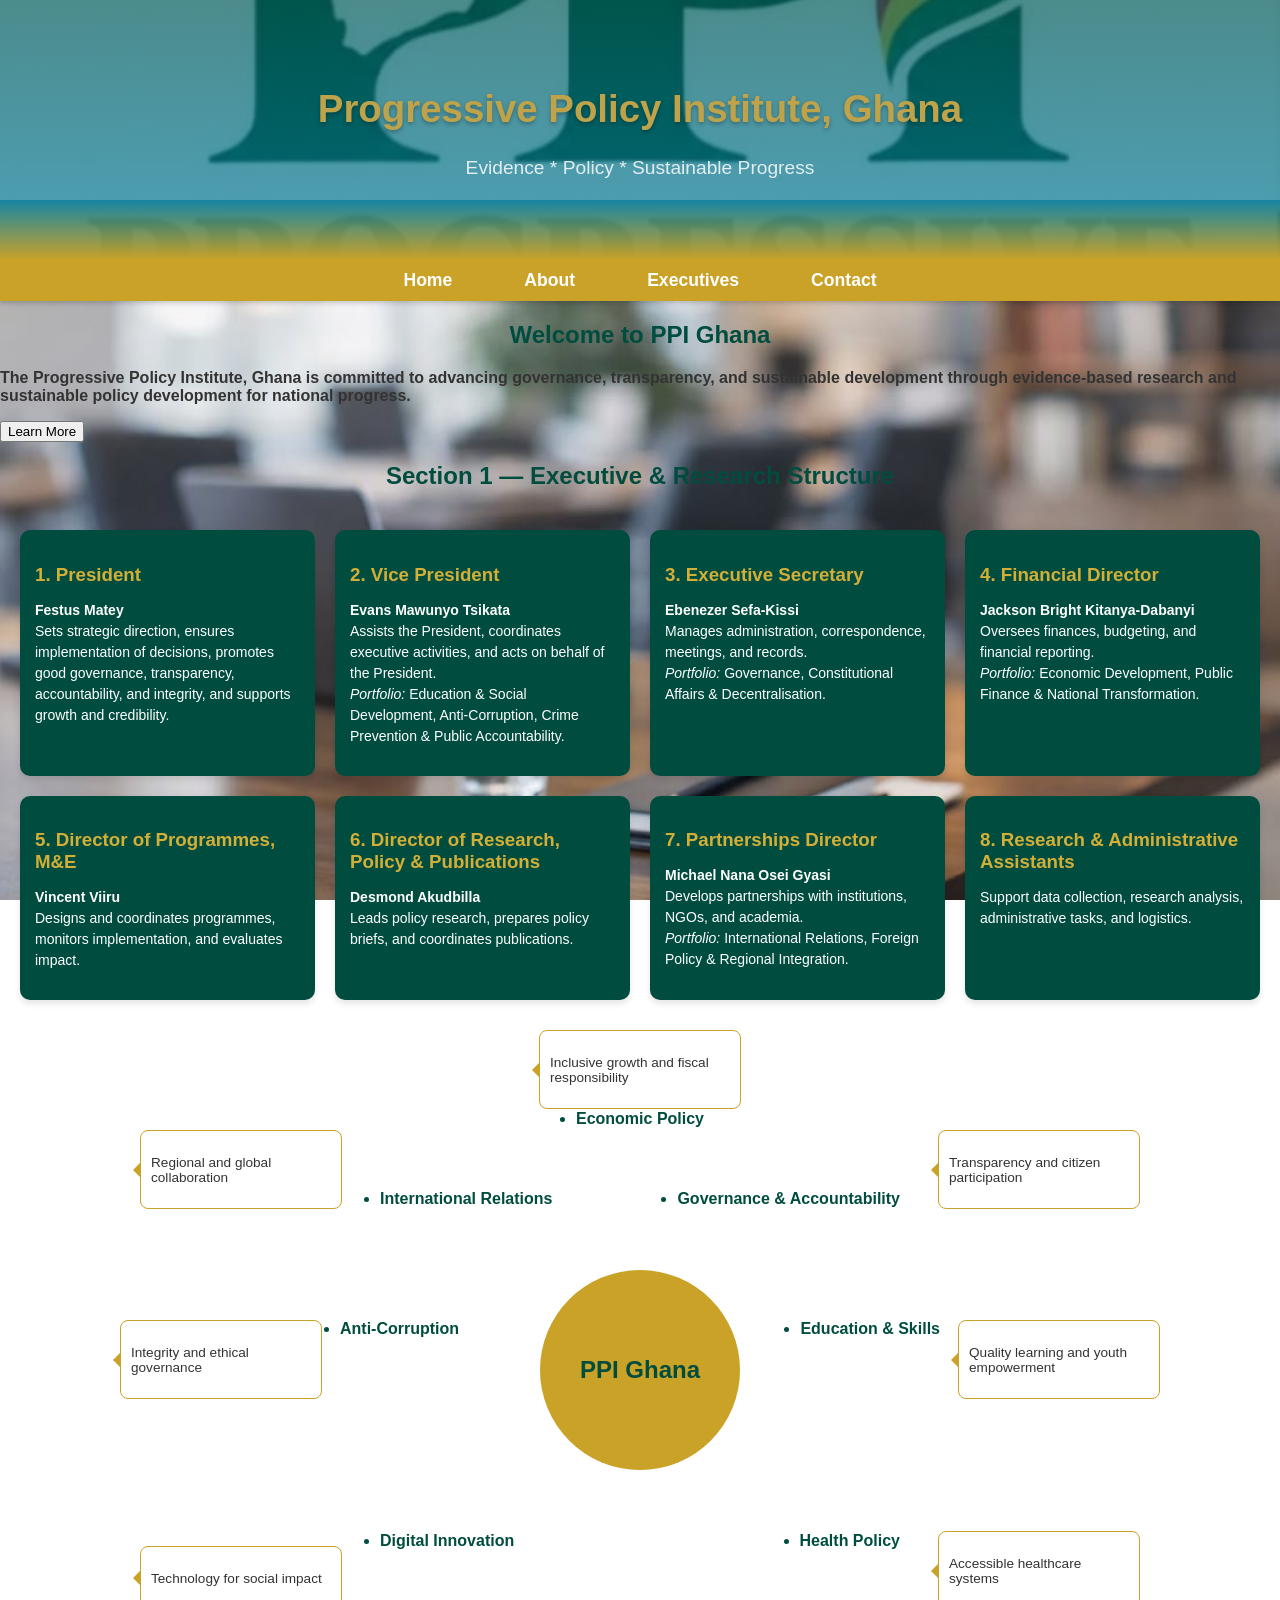
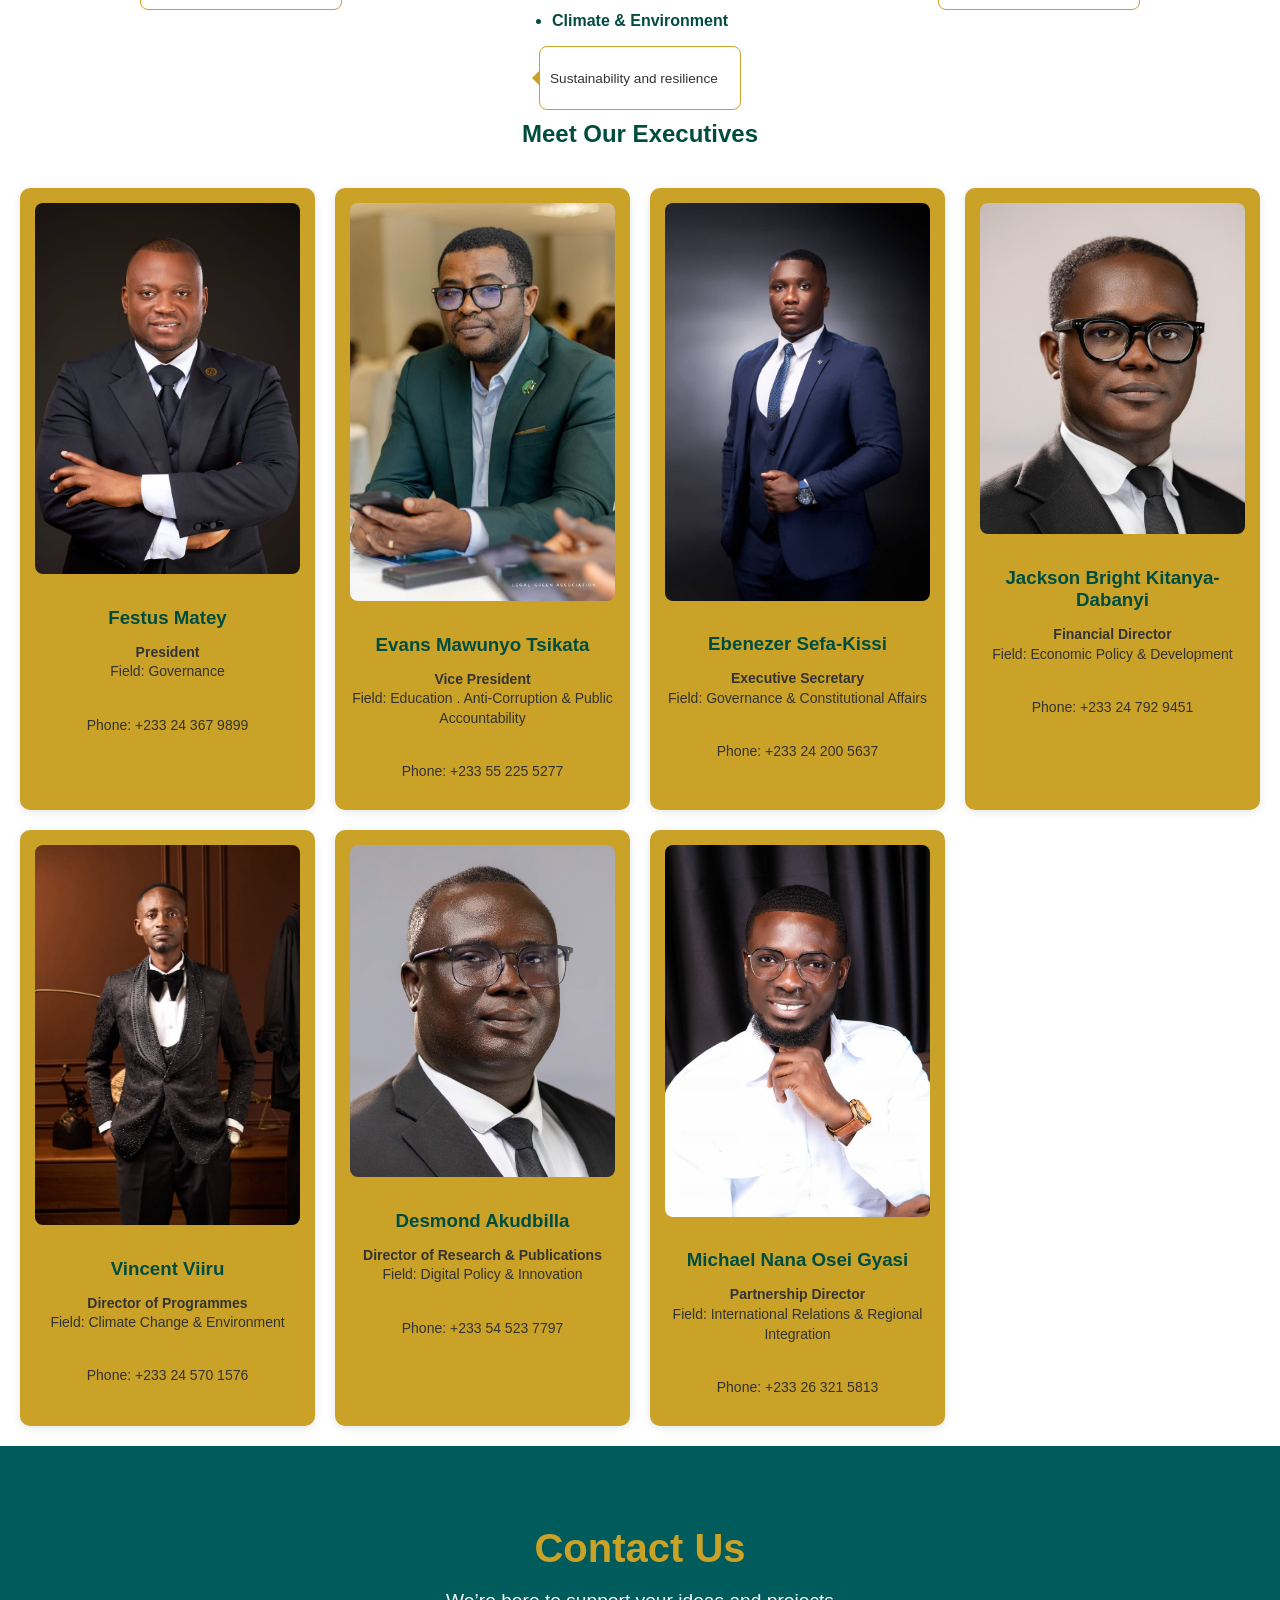
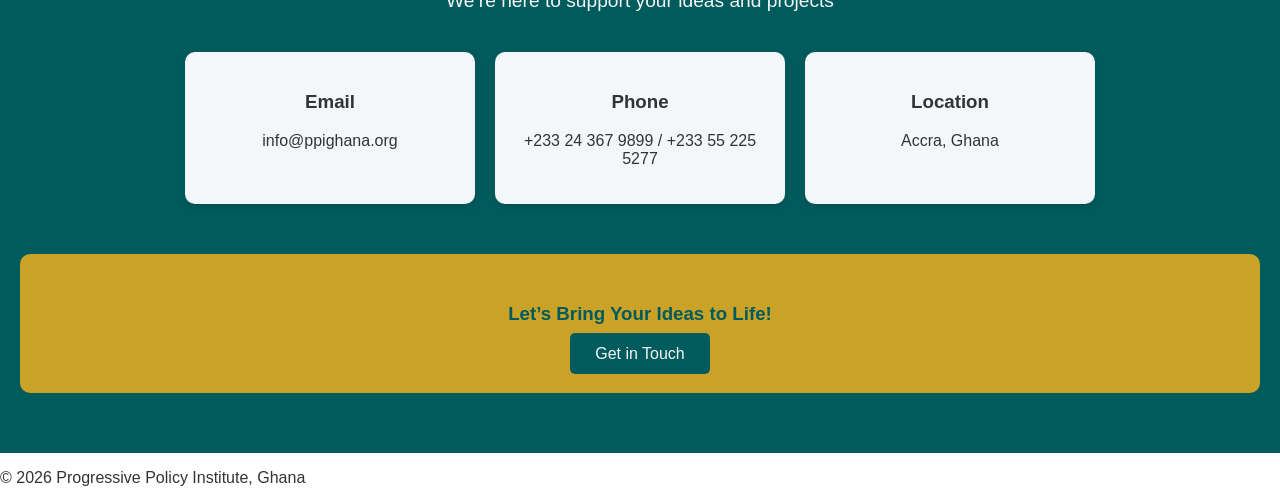
==== index.html @ 3b8b3d31 "Add files via upload" ====
<!DOCTYPE html>
<html lang="en">
<head>
  <meta charset="UTF-8">
  <meta name="viewport" content="width=device-width, initial-scale=1.0">
  <title>PPI Ghana - Home</title>
  <link rel="stylesheet" href="style.css">
  <script src="js/script.js" defer></script>
</head>
<body>
  <header class="ppi-header">
    <div class="header-content">
        <h1>Progressive Policy Institute, Ghana</h1>
        <p>Evidence * Policy * Sustainable Progress</p>
    </div>
  </header>

  <nav>
    <ul>
      <li><a href="index.html">Home</a></li>
      <li><a href="#about">About</a></li>
      <li><a href="#executives">Executives</a></li>
      <li><a href="#contact-section">Contact</a></li>
    </ul>
  </nav>

  <main>
    <section id="intro">
  <h2><b>Welcome to PPI Ghana</b></h2>
  <p><b> The Progressive Policy Institute, Ghana is committed to advancing governance, transparency, and sustainable development through evidence-based research and sustainable policy development for national progress.</b></p>
  <button id="learn-more" >Learn More</button>
  <section id="more-info" class="fade-section">
    <h3><b>About Progressive Policy Institute, Ghana</b></h3>
    <p><b>
    In simple terms, PPI Ghana studies important national problems, produces evidence-based policy recommendations, and engages policymakers and other stakeholders on how those problems can be addressed.
    </b></p>
    <p><b>The name “Progressive Policy Institute” captures the organisation's basic purpose:
Identify problems → gather evidence → conduct research → develop policy options → engage decision-makers → monitor implementation → contribute to sustainable progress.
    </b></p>
    <p><b>So PPI Ghana is not simply a research organisation. Its intended role is to serve as a bridge between evidence, policy and public-sector decision-making.
The slogan “Evidence • Policy • Sustainable Progress” summarises that mission very well: evidence should inform policy, and good policy should contribute to lasting development.
    </b></p>
  </section>
    <section id="executive-structure">
    <h2>Section 1 — Executive & Research Structure</h2>
    <div class="executive-grid">
      <div class="card">
        <h3>1. President</h3>
        <p><strong>Festus Matey</strong><br>
        Sets strategic direction, ensures implementation of decisions, promotes good governance, transparency, accountability, and integrity, and supports growth and credibility.</p>
      </div>

      <div class="card">
        <h3>2. Vice President</h3>
        <p><strong>Evans Mawunyo Tsikata</strong><br>
        Assists the President, coordinates executive activities, and acts on behalf of the President.<br>
        <em>Portfolio:</em> Education & Social Development, Anti-Corruption, Crime Prevention & Public Accountability.</p>
      </div>

      <div class="card">
        <h3>3. Executive Secretary</h3>
        <p><strong>Ebenezer Sefa-Kissi</strong><br>
        Manages administration, correspondence, meetings, and records.<br>
        <em>Portfolio:</em> Governance, Constitutional Affairs & Decentralisation.</p>
      </div>

      <div class="card">
        <h3>4. Financial Director</h3>
        <p><strong>Jackson Bright Kitanya-Dabanyi</strong><br>
        Oversees finances, budgeting, and financial reporting.<br>
        <em>Portfolio:</em> Economic Development, Public Finance & National Transformation.</p>
      </div>

      <div class="card">
        <h3>5. Director of Programmes, M&E</h3>
        <p><strong>Vincent Viiru</strong><br>
        Designs and coordinates programmes, monitors implementation, and evaluates impact.</p>
      </div>

      <div class="card">
        <h3>6. Director of Research, Policy & Publications</h3>
        <p><strong>Desmond Akudbilla</strong><br>
        Leads policy research, prepares policy briefs, and coordinates publications.</p>
      </div>

      <div class="card">
        <h3>7. Partnerships Director</h3>
        <p><strong>Michael Nana Osei Gyasi</strong><br>
        Develops partnerships with institutions, NGOs, and academia.<br>
        <em>Portfolio:</em> International Relations, Foreign Policy & Regional Integration.</p>
      </div>

      <div class="card">
        <h3>8. Research & Administrative Assistants</h3>
        <p>Support data collection, research analysis, administrative tasks, and logistics.</p>
      </div>
    </div>
  </section>
<section id="about">
    <div class="wheel">
    <div class="center">
      <h2>PPI Ghana</h2>
    </div>
  <ul class="policy-list">
    <li id="economic">Economic Policy</li>
    <li id="governance">Governance & Accountability</li>
    <li id="education">Education & Skills</li>
    <li id="health">Health Policy</li>
    <li id="climate">Climate & Environment</li>
    <li id="digital">Digital Innovation</li>
    <li id="anti">Anti-Corruption</li>
    <li id="international">International Relations</li>
  </ul>

  <div class="description economic">
    <p>Inclusive growth and fiscal responsibility</p>
  </div>
  <div class="description governance">
    <p>Transparency and citizen participation</p>
  </div>
  <div class="description education">
    <p>Quality learning and youth empowerment</p>
  </div>
  <div class="description health">
    <p>Accessible healthcare systems</p>
  </div>
  <div class="description climate">
    <p>Sustainability and resilience</p>
  </div>
  <div class="description digital">
    <p>Technology for social impact</p>
  </div>
  <div class="description anti">
    <p>Integrity and ethical governance</p>
  </div>
  <div class="description international">
    <p>Regional and global collaboration</p>
  </div>
    </section>

    <section id="executives">
  <h2>Meet Our Executives</h2>
  <div class="executive-grid">
    <div class="executive-card">
      <img src="president.jpeg" alt="President - Festus Matey">
      <h3>Festus Matey</h3>
      <p><strong>President</strong><br>Field: Governance</p>
      <p><br>Phone: +233 24 367 9899</p>
    </div>

    <div class="executive-card">
      <img src="vicepresident.jpeg" alt="Vice President - Evans Mawunyo Tsikata">
      <h3>Evans Mawunyo Tsikata</h3>
      <p><strong>Vice President</strong><br>Field: Education . Anti-Corruption & Public Accountability</p>
      <p><br>Phone: +233 55 225 5277</p>
    </div>

    <div class="executive-card">
      <img src="kissi.jpeg" alt="Executive Secretary - Ebenezer Sefa-Kissi">
      <h3>Ebenezer Sefa-Kissi</h3>
      <p><strong>Executive Secretary</strong><br>Field: Governance & Constitutional Affairs</p>
      <p><br>Phone: +233 24 200 5637</p>
    </div>

    <div class="executive-card">
      <img src="kintanya.jpeg" alt="Financial Director - Jackson Bright Kitanya-Dabanyi">
      <h3>Jackson Bright Kitanya-Dabanyi</h3>
      <p><strong>Financial Director</strong><br>Field: Economic Policy & Development</p>
      <p><br>Phone: +233 24 792 9451</p>
    </div>

    <div class="executive-card">
      <img src="viiru.jpeg" alt="Director of Programmes - Vincent Viiru">
      <h3>Vincent Viiru</h3>
      <p><strong>Director of Programmes</strong><br>Field: Climate Change & Environment</p>
      <p><br>Phone: +233 24 570 1576</p>
    </div>

    <div class="executive-card">
      <img src="billa.jpeg" alt="Director of Research & Publications - Desmond Akudbilla">
      <h3>Desmond Akudbilla</h3>
      <p><strong>Director of Research & Publications</strong><br>Field: Digital Policy & Innovation</p>
      <p><br>Phone: +233 54 523 7797</p>
    </div>

    <div class="executive-card">
      <img src="gyasi.jpeg" alt="Partnership Director - Michael Nana Osei Gyasi">
      <h3>Michael Nana Osei Gyasi</h3>
      <p><strong>Partnership Director</strong><br>Field: International Relations & Regional Integration</p>
      <p><br>Phone: +233 26 321 5813</p>
    </div>

  </div>
</section>

  <section class="contact-section">
  <h2>Contact Us</h2>
  <p class="subtitle">We’re here to support your ideas and projects</p>

  <div class="contact-cards">
    <div class="contact-card">
      <i class="fas fa-envelope"></i>
      <h3>Email</h3>
      <p>info@ppighana.org</p>
    </div>

    <div class="contact-card">
      <i class="fas fa-phone"></i>
      <h3>Phone</h3>
      <p>+233 24 367 9899 / +233 55 225 5277</p>
    </div>

    <div class="contact-card">
      <i class="fas fa-map-marker-alt"></i>
      <h3>Location</h3>
      <p>Accra, Ghana</p>
    </div>
  </div>

  <div class="cta-banner">
    <h3>Let’s Bring Your Ideas to Life!</h3>
    <a href="mailto:info@ppighana.org" class="cta-button">Get in Touch</a>
  </div>
</section>


</section>
  </main>

  <footer>
    <p>&copy; 2026 Progressive Policy Institute, Ghana</p>
  </footer>
  <script src="script.js#"></script>
</body>
</html>
---- style.css ----
body {
  font-family: 'Open Sans', 'Roboto', sans-serif;
  margin: 0;
  padding: 0;
  background-image: url(chairs.jpeg);
  background-size: cover;
  background-attachment: fixed;
  background-repeat: no-repeat;
  color: #333333;
}

.ppi-header {
  height: 260px;
  background: linear-gradient(
      rgba(0, 91, 92, 0.7),
      rgba(0, 123, 158, 0.7)
    ),
    url('logo1.jpeg');
  background-size: cover;
  background-position: center;
  background-repeat: no-repeat;
  display: flex;
  justify-content: center;
  align-items: center;
  text-align: center;
  color: #FFFFFF;
  position: relative;
}

.ppi-header::after {
  content: "";
  position: absolute;
  bottom: 0;
  left: 0;
  width: 100%;
  height: 60px;
  background: linear-gradient(to bottom, rgba(0, 123, 158, 0.7), #C9A227);
  z-index: 1;
}

.header-content {
  z-index: 2;
}

.ppi-header h1 {
  font-size: 2.4em;
  font-weight: 700;
  color: #bfa34a; 
  text-shadow: 0 2px 4px rgba(0, 0, 0, 0.3);
}

.ppi-header p{
  font-size: 1.2em;
  color: #F4F7FA;
  opacity: 0.9;
}

nav {
background-color: #C9A227;
display: flex;
justify-content: center;
align-items: center;
padding: 10px 0;
box-shadow: 0 2px 5px rgba(0,0,0,0.2);
}

nav ul{
    display: flex;
    gap: 40px;
    list-style: none;
    padding: 0;
    margin: 0;
}

nav ul li a {
  color: #FFFFFF;
  text-decoration: none;
  font-weight: bolder;
  font-size: 1.1em;
  transition: color 0.3s ease, background-color 0.3s ease;
  padding: 8px 16px;
  border-radius: 4px;
}

nav ul li a:hoover {
  background-color: #007b9e;
  color: #ffd700;
}

.team-grid {
  display: flex;
  flex-wrap: wrap;
  justify-content: center;
  gap: 20px;
}

.team-member {
  text-align: center;
  width: 200px;
}

.team-member img {
  width: 100%;
  border-radius: 10px;
  box-shadow: 0 2px 8px rgba(0,0,0,0.2);
}

form {
  display: flex;
  flex-direction: column;
  gap: 10px;
  width: 300px;
  margin: auto;
}

h2{
    text-align: center;
    color: #004d40;
    margin-top: 20px;
}

.executive-grid{
    display: grid;
    grid-template-columns: repeat(auto-fit,minmax(300px,1fr));
    gap: 20px;
}

.card{
    background-color: #004d40;
    color: white;
    border-radius: 10px;
    padding: 15px;
    box-shadow: 0 4px 6px rgba(0,0,0,0.1)
}

.card h3{
    color: #d4af37;
    margin-bottom: 10px;
}

.card p{
    font-size: 14px;
    line-height: 1.5;
}

.logo{
    background-color: #004d40;
    padding: 20px;
    display: inline-block;
}

.fade-section {
    opacity: 0;
    max-height: 0;
    overflow: hidden;
    transition: opacity 0.8s ease, max-height 0.8s ease;
}

.fade-section.show {
    opacity: 1;
    max-height: 500px;
}

.welcome-section {
  position: relative;
  background: url('chairs.jpeg') center/cover no-repeat;
  color: #fff;
  padding: 40px;
}

.welcome-section::before {
  content: "";
  position: absolute;
  inset: 0;
  background-color: rgba(0, 0, 0, 0.5);
  z-index: 0;
}

.welcome-text {
  position: relative;
  z-index: 1;
  font-size: 18px;
  line-height: 1.6;
  font-weight: 500;
  text-shadow: 1px 1px 3px rgba(0, 0, 0, 0.6);
}

.welcome-section::before {
  backdrop-filter: blur(4px);
}

.footer-contact::before {
  content: "";
  position: absolute;
  inset: 0;
  background-color: (0, 91, 92, 0.6); 
  border-radius: 0;
  z-index: -1;
}

.footer-contact:hover {
  backdrop-filter: blur(12px);
  -webkit-backdrop-filter: blur(12px);
}

.contact-section {
  background-color: #005B5C; 
  color: #F4F7FA;
  padding: 60px 20px;
  text-align: center;
  font-family: 'Roboto', sans-serif;
}

.contact-section h2 {
  font-size: 2.5rem;
  margin-bottom: 10px;
  color: #C9A227; 
}

.subtitle {
  font-size: 1.2rem;
  margin-bottom: 40px;
  color: #F4F7FA;
}


.contact-cards {
  display: flex;
  justify-content: center;
  gap: 20px;
  flex-wrap: wrap;
}

.contact-card {
  background-color: #F4F7FA;
  color: #333;
  padding: 20px;
  border-radius: 10px;
  width: 250px;
  box-shadow: 0 4px 8px rgba(0,0,0,0.1);
  transition: transform 0.3s ease, box-shadow 0.3s ease;
  animation: fadeInUp 1s ease forwards;
}

.contact-card i {
  font-size: 2rem;
  color: #007B9E;
  margin-bottom: 10px;
}

.contact-card:hover {
  transform: translateY(-10px);
  box-shadow: 0 8px 16px rgba(0,0,0,0.2);
}


.cta-banner {
  margin-top: 50px;
  background-color: #C9A227;
  padding: 30px;
  border-radius: 10px;
  animation: fadeIn 1.5s ease forwards;
}

.cta-banner h3 {
  color: #005B5C;
  margin-bottom: 20px;
}

.cta-button {
  background-color: #005B5C;
  color: #F4F7FA;
  padding: 12px 25px;
  text-decoration: none;
  border-radius: 5px;
  transition: background-color 0.3s ease;
}

.cta-button:hover {
  background-color: #007B9E;
}


@keyframes fadeInUp {
  from { opacity: 0; transform: translateY(30px); }
  to { opacity: 1; transform: translateY(0); }
}

@keyframes fadeIn {
  from { opacity: 0; }
  to { opacity: 1; }
}

.wheel {
  position: relative;
  width: 600px;
  height: 600px;
  margin: 50px auto;
  border-radius: 50%;
  background: blur;
  border: 5px #C9A227;
}

.center {
  position: absolute;
  top: 50%;
  left: 50%;
  transform: translate(-50%, -50%);
  background: #C9A227;
  color: white;
  width: 200px;
  height: 200px;
  border-radius: 50%;
  display: flex;
  flex-direction: column;
  justify-content: center;
  align-items: center;
}

.policy-list {
  list-style-type: disc;
  padding: 0;
  margin: 0;
}

.policy-list li {
  position: absolute;
  font-weight: bold;
  color: #004d40;
}

#economic { top: 40px; left: 50%; transform: translateX(-50%); }
#governance { top: 120px; right: 40px; }
#education { top: 250px; right: 0; }
#health { bottom: 120px; right: 40px; }
#climate { bottom: 40px; left: 50%; transform: translateX(-50%); }
#digital { bottom: 120px; left: 40px; }
#anti { top: 250px; left: 0; }
#international { top: 120px; left: 40px; }

.description {
  position: absolute;
  background: rgba(255, 255, 255, 0.7);
  border: 1px solid #C9A227;
  padding: 10px;
  border-radius: 8px;
  width: 180px;
  font-size: 0.85em;
}

.description.economic { top: -40px; left: 50%; transform: translateX(-50%); }
.description.governance { top: 60px; right: -200px; }
.description.education { top: 250px; right: -220px; }
.description.health { bottom: 60px; right: -200px; }
.description.climate { bottom: -40px; left: 50%; transform: translateX(-50%); }
.description.digital { bottom: 60px; left: -200px; }
.description.anti { top: 250px; left: -220px; }
.description.international { top: 60px; left: -200px; }

.description::before {
  content: "";
  position: absolute;
  width: 0;
  height: 0;
  border: 8px solid transparent;
  border-right-color: #C9A227;
  top: 50%;
  left: -16px;
  transform: translateY(-50%);
}

.executive-grid {
  display: grid;
  grid-template-columns: repeat(auto-fit, minmax(250px, 1fr));
  gap: 20px;
  padding: 20px;
}

.executive-card {
  background: #C9A227;
  border-radius: 10px;
  box-shadow: 0 2px 8px rgba(0,0,0,0.1);
  text-align: center;
  padding: 15px;
}

.executive-card img {
  width: 100%;
  border-radius: 8px;
  margin-bottom: 10px;
}

.executive-card h3 {
  color: #004d40;
  margin-bottom: 5px;
}

.executive-card p {
  font-size: 14px;
  line-height: 1.4;
}
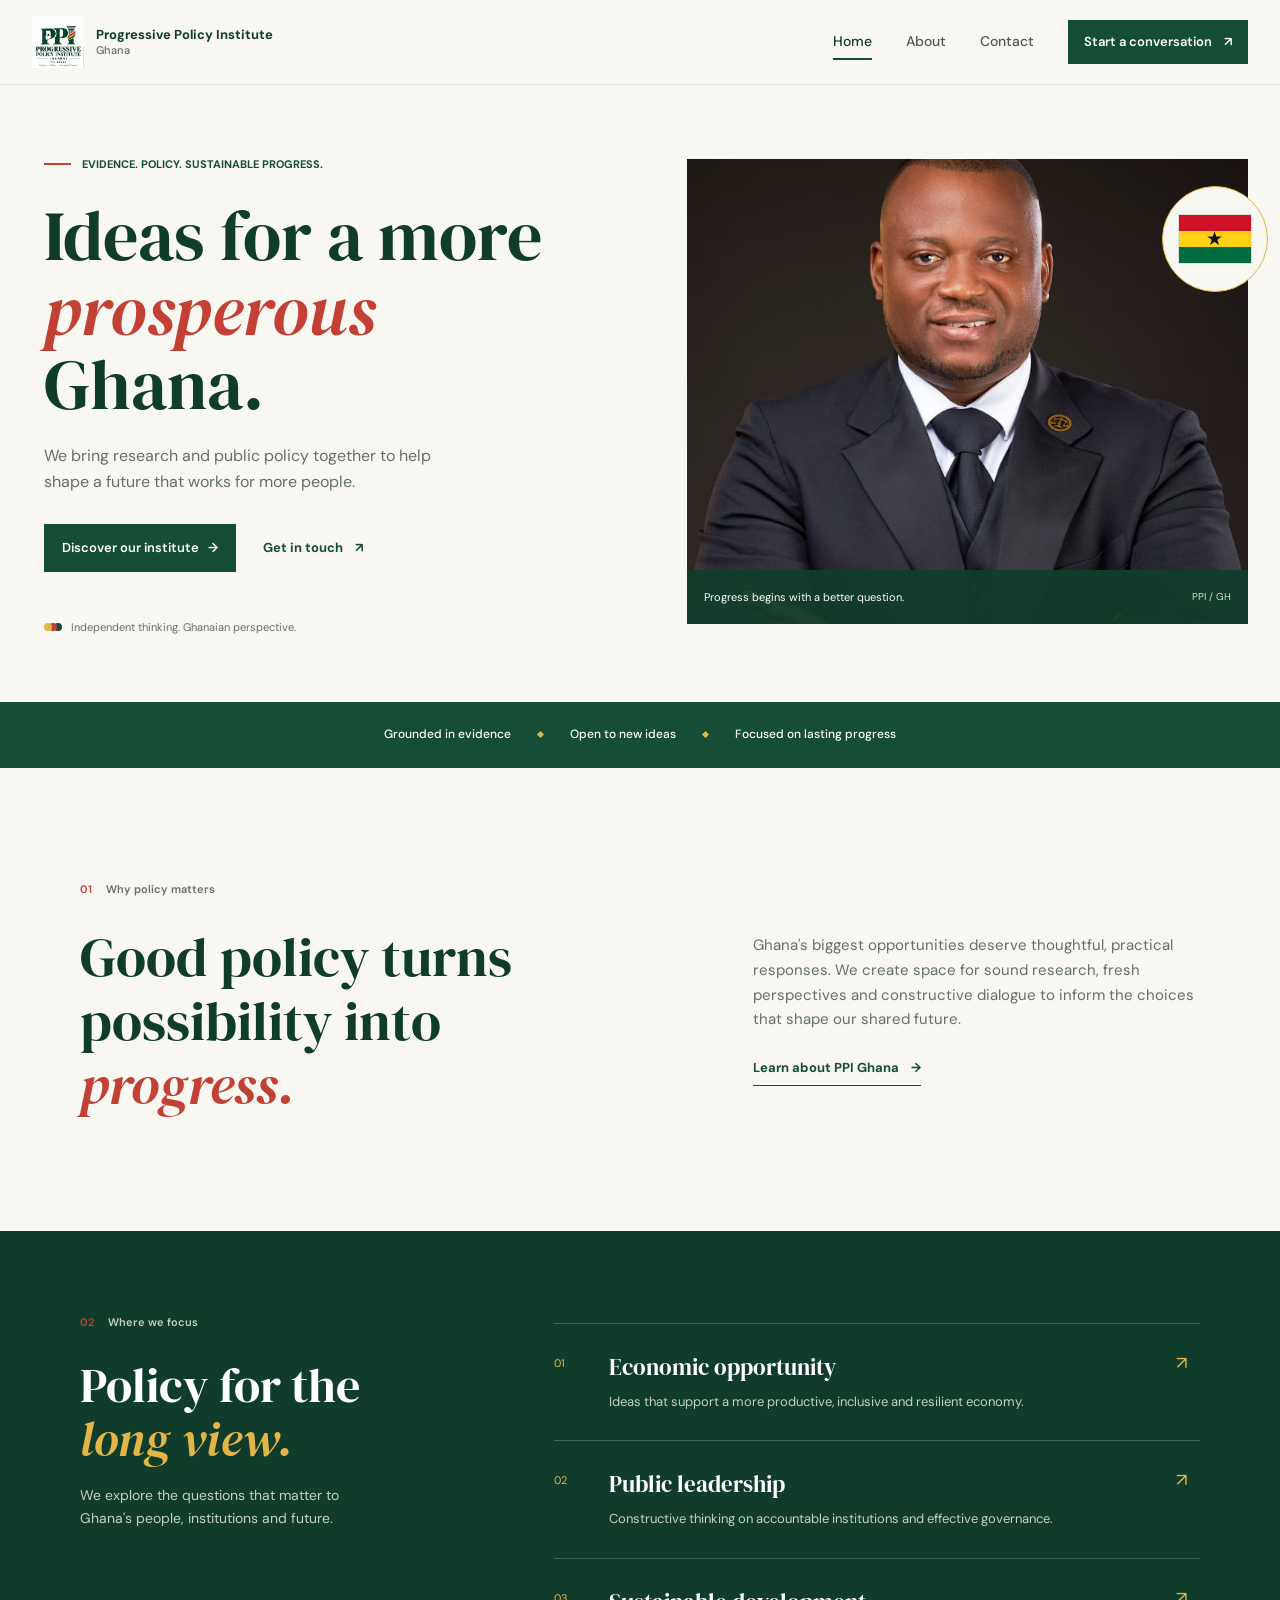
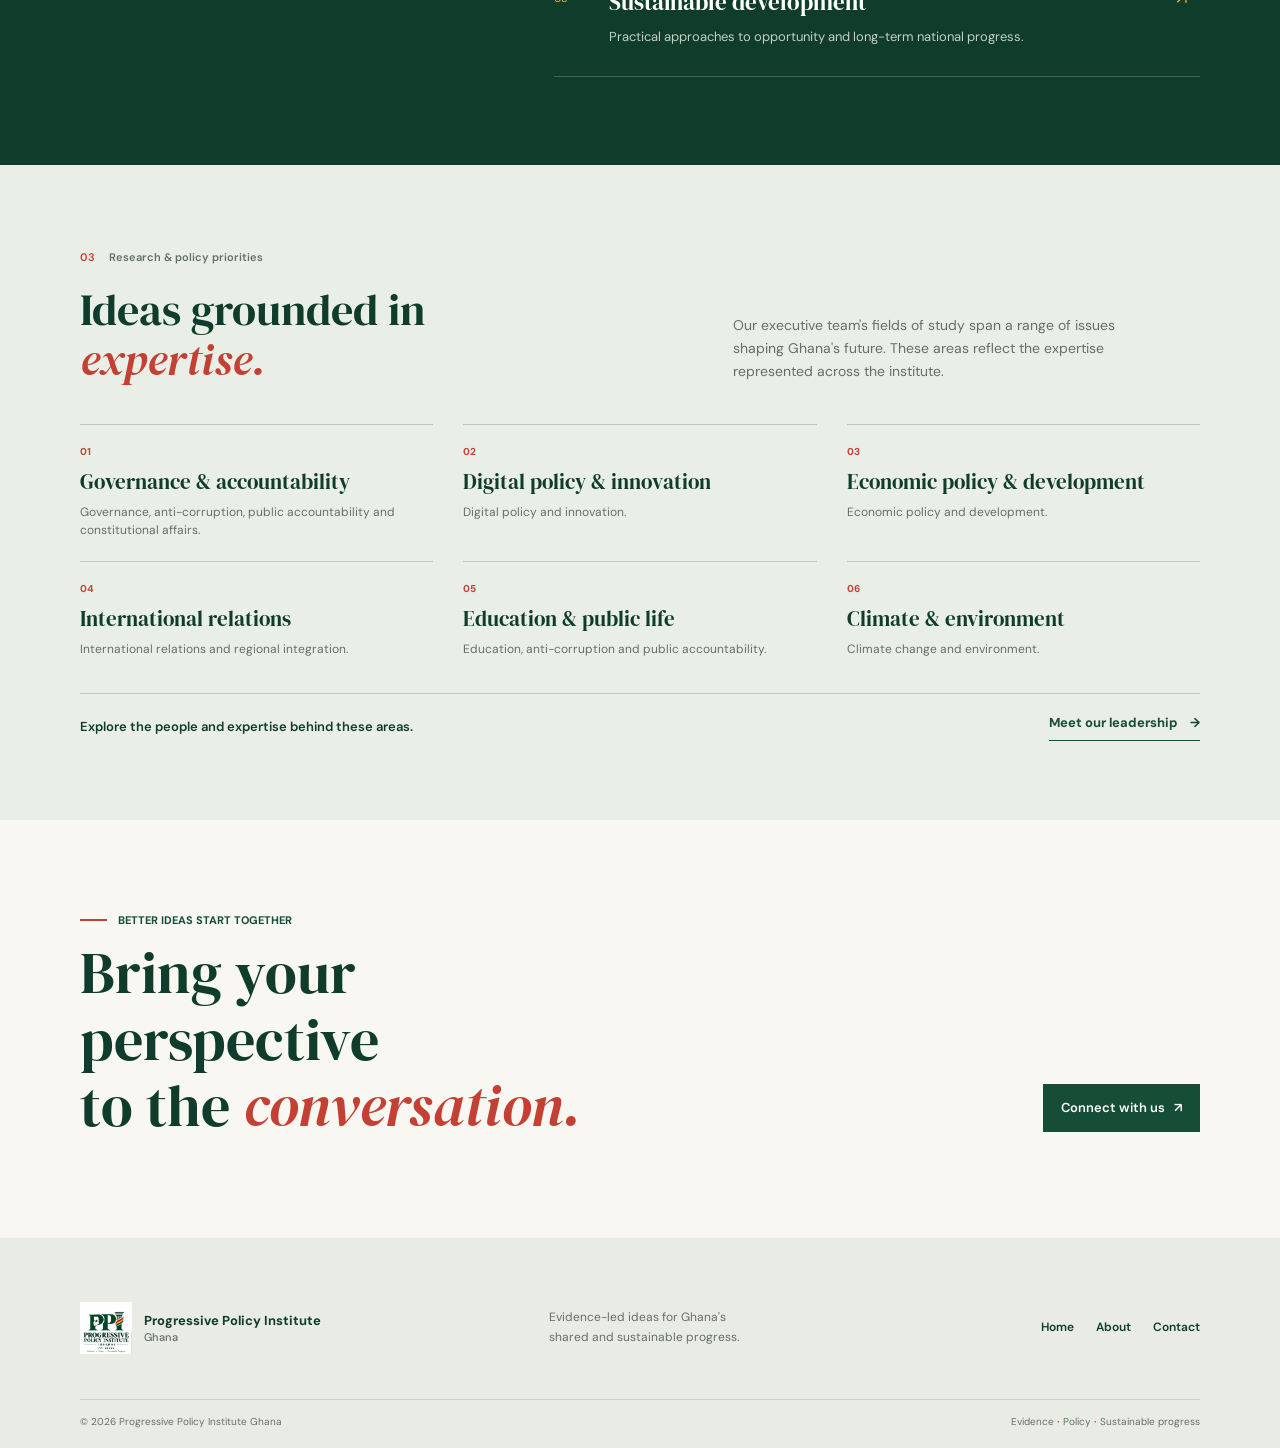
==== commit 2e8842dc: "Add files via upload" ====
--- a/index.html
+++ b/index.html
@@ -1,235 +1,119 @@
-<!DOCTYPE html>
+<!doctype html>
 <html lang="en">
 <head>
-  <meta charset="UTF-8">
-  <meta name="viewport" content="width=device-width, initial-scale=1.0">
-  <title>PPI Ghana - Home</title>
-  <link rel="stylesheet" href="style.css">
-  <script src="js/script.js" defer></script>
+	<meta charset="utf-8">
+	<meta name="viewport" content="width=device-width, initial-scale=1">
+	<meta name="description" content="Progressive Policy Institute Ghana advances evidence-led ideas for inclusive, sustainable progress.">
+	<title>Progressive Policy Institute Ghana | Evidence. Policy. Progress.</title>
+	<link rel="preconnect" href="https://fonts.googleapis.com">
+	<link rel="preconnect" href="https://fonts.gstatic.com" crossorigin>
+	<link href="https://fonts.googleapis.com/css2?family=DM+Sans:wght@400;500;600;700&family=DM+Serif+Display&display=swap" rel="stylesheet">
+	<link rel="stylesheet" href="style.css">
+	<script src="script.js" defer></script>
 </head>
 <body>
-  <header class="ppi-header">
-    <div class="header-content">
-        <h1>Progressive Policy Institute, Ghana</h1>
-        <p>Evidence * Policy * Sustainable Progress</p>
-    </div>
-  </header>
+	<a class="skip-link" href="#main">Skip to content</a>
+	<header class="site-header">
+		<div class="header-inner">
+			<a class="brand" href="index.html" aria-label="Progressive Policy Institute Ghana home">
+				<img class="brand-mark" src="logo1.jpeg" alt="" aria-hidden="true">
+				<span class="brand-name">Progressive Policy Institute<span>Ghana</span></span>
+			</a>
+			<button class="menu-toggle" type="button" aria-expanded="false" aria-controls="primary-nav" aria-label="Open menu"><span></span><span></span></button>
+			<nav class="primary-nav" id="primary-nav" aria-label="Main navigation">
+				<a class="nav-link active" href="index.html" aria-current="page">Home</a>
+				<a class="nav-link" href="about.html">About</a>
+				<a class="nav-link" href="contact.html">Contact</a>
+				<a class="nav-cta" href="contact.html">Start a conversation <span aria-hidden="true">↗</span></a>
+			</nav>
+		</div>
+	</header>
 
-  <nav>
-    <ul>
-      <li><a href="index.html">Home</a></li>
-      <li><a href="#about">About</a></li>
-      <li><a href="#executives">Executives</a></li>
-      <li><a href="#contact-section">Contact</a></li>
-    </ul>
-  </nav>
+	<main id="main">
+		<section class="home-hero">
+			<div class="hero-copy">
+				<p class="eyebrow"><span class="eyebrow-line"></span> Evidence. Policy. Sustainable progress.</p>
+				<h1>Ideas for a more <em>prosperous</em> Ghana.</h1>
+				<p class="hero-intro">We bring research and public policy together to help shape a future that works for more people.</p>
+				<div class="hero-actions">
+					<a class="button button-dark" href="about.html">Discover our institute <span aria-hidden="true">→</span></a>
+					<a class="text-link" href="contact.html">Get in touch <span aria-hidden="true">↗</span></a>
+				</div>
+				<div class="hero-footnote"><span class="ghana-dot" aria-hidden="true"></span> Independent thinking. Ghanaian perspective.</div>
+			</div>
+			<div class="hero-visual">
+				<img class="hero-portrait" src="president.jpeg" alt="Portrait of the institute's president">
+				<div class="image-caption"><span>Progress begins with a better question.</span><span class="caption-mark" aria-hidden="true">PPI / GH</span></div>
+				<div class="hero-stamp"><span class="ghana-flag" role="img" aria-label="Flag of Ghana"><span class="flag-red"></span><span class="flag-gold"></span><span class="flag-green"></span><span class="flag-star" aria-hidden="true">★</span></span></div>
+			</div>
+		</section>
 
-  <main>
-    <section id="intro">
-  <h2><b>Welcome to PPI Ghana</b></h2>
-  <p><b> The Progressive Policy Institute, Ghana is committed to advancing governance, transparency, and sustainable development through evidence-based research and sustainable policy development for national progress.</b></p>
-  <button id="learn-more" >Learn More</button>
-  <section id="more-info" class="fade-section">
-    <h3><b>About Progressive Policy Institute, Ghana</b></h3>
-    <p><b>
-    In simple terms, PPI Ghana studies important national problems, produces evidence-based policy recommendations, and engages policymakers and other stakeholders on how those problems can be addressed.
-    </b></p>
-    <p><b>The name “Progressive Policy Institute” captures the organisation's basic purpose:
-Identify problems → gather evidence → conduct research → develop policy options → engage decision-makers → monitor implementation → contribute to sustainable progress.
-    </b></p>
-    <p><b>So PPI Ghana is not simply a research organisation. Its intended role is to serve as a bridge between evidence, policy and public-sector decision-making.
-The slogan “Evidence • Policy • Sustainable Progress” summarises that mission very well: evidence should inform policy, and good policy should contribute to lasting development.
-    </b></p>
-  </section>
-    <section id="executive-structure">
-    <h2>Section 1 — Executive & Research Structure</h2>
-    <div class="executive-grid">
-      <div class="card">
-        <h3>1. President</h3>
-        <p><strong>Festus Matey</strong><br>
-        Sets strategic direction, ensures implementation of decisions, promotes good governance, transparency, accountability, and integrity, and supports growth and credibility.</p>
-      </div>
+		<section class="principles-strip" aria-label="Our approach">
+			<span>Grounded in evidence</span><span class="strip-separator" aria-hidden="true"></span>
+			<span>Open to new ideas</span><span class="strip-separator" aria-hidden="true"></span>
+			<span>Focused on lasting progress</span>
+		</section>
 
-      <div class="card">
-        <h3>2. Vice President</h3>
-        <p><strong>Evans Mawunyo Tsikata</strong><br>
-        Assists the President, coordinates executive activities, and acts on behalf of the President.<br>
-        <em>Portfolio:</em> Education & Social Development, Anti-Corruption, Crime Prevention & Public Accountability.</p>
-      </div>
+		<section class="section home-intro">
+			<div class="section-kicker"><span>01</span><span>Why policy matters</span></div>
+			<div class="intro-copy">
+				<h2>Good policy turns possibility into <em>progress.</em></h2>
+				<div class="intro-description">
+					<p>Ghana's biggest opportunities deserve thoughtful, practical responses. We create space for sound research, fresh perspectives and constructive dialogue to inform the choices that shape our shared future.</p>
+					<a class="underlined-link" href="about.html">Learn about PPI Ghana <span aria-hidden="true">→</span></a>
+				</div>
+			</div>
+		</section>
 
-      <div class="card">
-        <h3>3. Executive Secretary</h3>
-        <p><strong>Ebenezer Sefa-Kissi</strong><br>
-        Manages administration, correspondence, meetings, and records.<br>
-        <em>Portfolio:</em> Governance, Constitutional Affairs & Decentralisation.</p>
-      </div>
+		<section class="focus-section">
+			<div class="section focus-inner">
+				<div class="focus-heading">
+					<div class="section-kicker light"><span>02</span><span>Where we focus</span></div>
+					<h2>Policy for the<br><em>long view.</em></h2>
+					<p>We explore the questions that matter to Ghana's people, institutions and future.</p>
+				</div>
+				<div class="focus-list">
+					<article class="focus-item"><span class="focus-number">01</span><div><h3>Economic opportunity</h3><p>Ideas that support a more productive, inclusive and resilient economy.</p></div><span class="focus-arrow" aria-hidden="true">↗</span></article>
+					<article class="focus-item"><span class="focus-number">02</span><div><h3>Public leadership</h3><p>Constructive thinking on accountable institutions and effective governance.</p></div><span class="focus-arrow" aria-hidden="true">↗</span></article>
+					<article class="focus-item"><span class="focus-number">03</span><div><h3>Sustainable development</h3><p>Practical approaches to opportunity and long-term national progress.</p></div><span class="focus-arrow" aria-hidden="true">↗</span></article>
+				</div>
+			</div>
+		</section>
 
-      <div class="card">
-        <h3>4. Financial Director</h3>
-        <p><strong>Jackson Bright Kitanya-Dabanyi</strong><br>
-        Oversees finances, budgeting, and financial reporting.<br>
-        <em>Portfolio:</em> Economic Development, Public Finance & National Transformation.</p>
-      </div>
+		<section class="research-section" id="research" aria-labelledby="research-title">
+			<div class="section research-inner">
+				<div class="research-intro" data-reveal>
+					<div>
+						<div class="section-kicker"><span>03</span><span>Research &amp; policy priorities</span></div>
+						<h2 id="research-title">Ideas grounded in <em>expertise.</em></h2>
+					</div>
+					<p>Our executive team's fields of study span a range of issues shaping Ghana's future. These areas reflect the expertise represented across the institute.</p>
+				</div>
+				<div class="research-topics">
+					<article class="research-topic" data-reveal style="--reveal-delay: 0ms"><span class="research-number">01</span><h3>Governance &amp; accountability</h3><p>Governance, anti-corruption, public accountability and constitutional affairs.</p></article>
+					<article class="research-topic" data-reveal style="--reveal-delay: 80ms"><span class="research-number">02</span><h3>Digital policy &amp; innovation</h3><p>Digital policy and innovation.</p></article>
+					<article class="research-topic" data-reveal style="--reveal-delay: 160ms"><span class="research-number">03</span><h3>Economic policy &amp; development</h3><p>Economic policy and development.</p></article>
+					<article class="research-topic" data-reveal style="--reveal-delay: 0ms"><span class="research-number">04</span><h3>International relations</h3><p>International relations and regional integration.</p></article>
+					<article class="research-topic" data-reveal style="--reveal-delay: 80ms"><span class="research-number">05</span><h3>Education &amp; public life</h3><p>Education, anti-corruption and public accountability.</p></article>
+					<article class="research-topic" data-reveal style="--reveal-delay: 160ms"><span class="research-number">06</span><h3>Climate &amp; environment</h3><p>Climate change and environment.</p></article>
+				</div>
+				<div class="research-footer"><p>Explore the people and expertise behind these areas.</p><a class="underlined-link" href="about.html#leadership-title">Meet our leadership <span aria-hidden="true">→</span></a></div>
+			</div>
+		</section>
 
-      <div class="card">
-        <h3>5. Director of Programmes, M&E</h3>
-        <p><strong>Vincent Viiru</strong><br>
-        Designs and coordinates programmes, monitors implementation, and evaluates impact.</p>
-      </div>
+		<section class="closing-cta section">
+			<p class="eyebrow"><span class="eyebrow-line"></span> Better ideas start together</p>
+			<div class="closing-content"><h2>Bring your perspective<br>to the <em>conversation.</em></h2><a class="button button-dark" href="contact.html">Connect with us <span aria-hidden="true">↗</span></a></div>
+		</section>
+	</main>
 
-      <div class="card">
-        <h3>6. Director of Research, Policy & Publications</h3>
-        <p><strong>Desmond Akudbilla</strong><br>
-        Leads policy research, prepares policy briefs, and coordinates publications.</p>
-      </div>
-
-      <div class="card">
-        <h3>7. Partnerships Director</h3>
-        <p><strong>Michael Nana Osei Gyasi</strong><br>
-        Develops partnerships with institutions, NGOs, and academia.<br>
-        <em>Portfolio:</em> International Relations, Foreign Policy & Regional Integration.</p>
-      </div>
-
-      <div class="card">
-        <h3>8. Research & Administrative Assistants</h3>
-        <p>Support data collection, research analysis, administrative tasks, and logistics.</p>
-      </div>
-    </div>
-  </section>
-<section id="about">
-    <div class="wheel">
-    <div class="center">
-      <h2>PPI Ghana</h2>
-    </div>
-  <ul class="policy-list">
-    <li id="economic">Economic Policy</li>
-    <li id="governance">Governance & Accountability</li>
-    <li id="education">Education & Skills</li>
-    <li id="health">Health Policy</li>
-    <li id="climate">Climate & Environment</li>
-    <li id="digital">Digital Innovation</li>
-    <li id="anti">Anti-Corruption</li>
-    <li id="international">International Relations</li>
-  </ul>
-
-  <div class="description economic">
-    <p>Inclusive growth and fiscal responsibility</p>
-  </div>
-  <div class="description governance">
-    <p>Transparency and citizen participation</p>
-  </div>
-  <div class="description education">
-    <p>Quality learning and youth empowerment</p>
-  </div>
-  <div class="description health">
-    <p>Accessible healthcare systems</p>
-  </div>
-  <div class="description climate">
-    <p>Sustainability and resilience</p>
-  </div>
-  <div class="description digital">
-    <p>Technology for social impact</p>
-  </div>
-  <div class="description anti">
-    <p>Integrity and ethical governance</p>
-  </div>
-  <div class="description international">
-    <p>Regional and global collaboration</p>
-  </div>
-    </section>
-
-    <section id="executives">
-  <h2>Meet Our Executives</h2>
-  <div class="executive-grid">
-    <div class="executive-card">
-      <img src="president.jpeg" alt="President - Festus Matey">
-      <h3>Festus Matey</h3>
-      <p><strong>President</strong><br>Field: Governance</p>
-      <p><br>Phone: +233 24 367 9899</p>
-    </div>
-
-    <div class="executive-card">
-      <img src="vicepresident.jpeg" alt="Vice President - Evans Mawunyo Tsikata">
-      <h3>Evans Mawunyo Tsikata</h3>
-      <p><strong>Vice President</strong><br>Field: Education . Anti-Corruption & Public Accountability</p>
-      <p><br>Phone: +233 55 225 5277</p>
-    </div>
-
-    <div class="executive-card">
-      <img src="kissi.jpeg" alt="Executive Secretary - Ebenezer Sefa-Kissi">
-      <h3>Ebenezer Sefa-Kissi</h3>
-      <p><strong>Executive Secretary</strong><br>Field: Governance & Constitutional Affairs</p>
-      <p><br>Phone: +233 24 200 5637</p>
-    </div>
-
-    <div class="executive-card">
-      <img src="kintanya.jpeg" alt="Financial Director - Jackson Bright Kitanya-Dabanyi">
-      <h3>Jackson Bright Kitanya-Dabanyi</h3>
-      <p><strong>Financial Director</strong><br>Field: Economic Policy & Development</p>
-      <p><br>Phone: +233 24 792 9451</p>
-    </div>
-
-    <div class="executive-card">
-      <img src="viiru.jpeg" alt="Director of Programmes - Vincent Viiru">
-      <h3>Vincent Viiru</h3>
-      <p><strong>Director of Programmes</strong><br>Field: Climate Change & Environment</p>
-      <p><br>Phone: +233 24 570 1576</p>
-    </div>
-
-    <div class="executive-card">
-      <img src="billa.jpeg" alt="Director of Research & Publications - Desmond Akudbilla">
-      <h3>Desmond Akudbilla</h3>
-      <p><strong>Director of Research & Publications</strong><br>Field: Digital Policy & Innovation</p>
-      <p><br>Phone: +233 54 523 7797</p>
-    </div>
-
-    <div class="executive-card">
-      <img src="gyasi.jpeg" alt="Partnership Director - Michael Nana Osei Gyasi">
-      <h3>Michael Nana Osei Gyasi</h3>
-      <p><strong>Partnership Director</strong><br>Field: International Relations & Regional Integration</p>
-      <p><br>Phone: +233 26 321 5813</p>
-    </div>
-
-  </div>
-</section>
-
-  <section class="contact-section">
-  <h2>Contact Us</h2>
-  <p class="subtitle">We’re here to support your ideas and projects</p>
-
-  <div class="contact-cards">
-    <div class="contact-card">
-      <i class="fas fa-envelope"></i>
-      <h3>Email</h3>
-      <p>info@ppighana.org</p>
-    </div>
-
-    <div class="contact-card">
-      <i class="fas fa-phone"></i>
-      <h3>Phone</h3>
-      <p>+233 24 367 9899 / +233 55 225 5277</p>
-    </div>
-
-    <div class="contact-card">
-      <i class="fas fa-map-marker-alt"></i>
-      <h3>Location</h3>
-      <p>Accra, Ghana</p>
-    </div>
-  </div>
-
-  <div class="cta-banner">
-    <h3>Let’s Bring Your Ideas to Life!</h3>
-    <a href="mailto:info@ppighana.org" class="cta-button">Get in Touch</a>
-  </div>
-</section>
-
-
-</section>
-  </main>
-
-  <footer>
-    <p>&copy; 2026 Progressive Policy Institute, Ghana</p>
-  </footer>
-  <script src="script.js#"></script>
+	<footer class="site-footer">
+		<div class="footer-main">
+			<a class="brand footer-brand" href="index.html"><img class="brand-mark" src="logo1.jpeg" alt="" aria-hidden="true"><span class="brand-name">Progressive Policy Institute<span>Ghana</span></span></a>
+			<p>Evidence-led ideas for Ghana's<br>shared and sustainable progress.</p>
+			<nav class="footer-nav" aria-label="Footer navigation"><a href="index.html">Home</a><a href="about.html">About</a><a href="contact.html">Contact</a></nav>
+		</div>
+		<div class="footer-bottom"><span>© <span data-year>2026</span> Progressive Policy Institute Ghana</span><span>Evidence <b>·</b> Policy <b>·</b> Sustainable progress</span></div>
+	</footer>
 </body>
-</html>+</html>
--- a/style.css
+++ b/style.css
@@ -1,401 +1,297 @@
-body {
-  font-family: 'Open Sans', 'Roboto', sans-serif;
-  margin: 0;
-  padding: 0;
-  background-image: url(chairs.jpeg);
-  background-size: cover;
-  background-attachment: fixed;
-  background-repeat: no-repeat;
-  color: #333333;
+:root {
+	color-scheme: light;
+	--green: #154d36;
+	--green-deep: #103d2b;
+	--green-light: #dfe9df;
+	--red: #c34134;
+	--gold: #e3b448;
+	--ink: #202923;
+	--muted: #647067;
+	--paper: #f8f7f2;
+	--white: #fff;
+	--line: #d9ddd6;
+	--serif: "DM Serif Display", Georgia, serif;
+	--sans: "DM Sans", "Segoe UI", sans-serif;
 }
 
-.ppi-header {
-  height: 260px;
-  background: linear-gradient(
-      rgba(0, 91, 92, 0.7),
-      rgba(0, 123, 158, 0.7)
-    ),
-    url('logo1.jpeg');
-  background-size: cover;
-  background-position: center;
-  background-repeat: no-repeat;
-  display: flex;
-  justify-content: center;
-  align-items: center;
-  text-align: center;
-  color: #FFFFFF;
-  position: relative;
+* { box-sizing: border-box; }
+html { scroll-behavior: smooth; }
+body { margin: 0; background: var(--paper); color: var(--ink); font-family: var(--sans); font-size: 16px; line-height: 1.65; }
+a { color: inherit; text-decoration: none; }
+button, input, select, textarea { font: inherit; }
+img { display: block; max-width: 100%; }
+.skip-link { position: absolute; z-index: 20; top: -60px; left: 16px; padding: 10px 14px; background: var(--white); color: var(--green); }
+.skip-link:focus { top: 12px; }
+.site-header { position: relative; z-index: 5; border-bottom: 1px solid rgba(32, 41, 35, .1); background: var(--paper); }
+.header-inner { width: min(1240px, calc(100% - 64px)); min-height: 84px; margin: auto; display: flex; align-items: center; justify-content: space-between; gap: 32px; }
+.brand { display: inline-flex; align-items: center; gap: 12px; min-width: max-content; }
+.brand-mark { width: 52px; height: 52px; display: block; object-fit: cover; object-position: center 45%; background: var(--white); }
+.brand-name { color: var(--green-deep); font-size: 13px; font-weight: 700; line-height: 1.35; }
+.brand-name span { display: block; color: var(--muted); font-size: 11px; font-weight: 500; }
+.primary-nav { display: flex; align-items: center; gap: 34px; }
+.nav-link { position: relative; padding: 8px 0; color: #4f5b52; font-size: 14px; font-weight: 500; }
+.nav-link::after { position: absolute; right: 0; bottom: 2px; left: 0; height: 2px; background: var(--green); content: ""; transform: scaleX(0); transform-origin: left; transition: transform .2s ease; }
+.nav-link:hover::after, .nav-link.active::after { transform: scaleX(1); }
+.nav-link.active { color: var(--green-deep); }
+.nav-cta { padding: 11px 16px; background: var(--green); color: var(--white); font-size: 13px; font-weight: 600; transition: background .2s ease; }
+.nav-cta:hover, .button-dark:hover { background: #236c4a; }
+.nav-cta span, .button span, .text-link span, .underlined-link span { margin-left: 9px; }
+.menu-toggle { display: none; }
+
+.home-hero { width: min(1240px, calc(100% - 64px)); min-height: 595px; margin: 0 auto; padding: 62px 0 66px; display: grid; grid-template-columns: 1.02fr .98fr; align-items: center; gap: 72px; }
+.hero-copy { padding: 8px 0 0 12px; animation: rise-in .65s ease both; }
+.eyebrow { display: flex; align-items: center; gap: 11px; color: var(--green); font-size: 11px; font-weight: 700; letter-spacing: 0; text-transform: uppercase; }
+.eyebrow-line { width: 27px; height: 2px; background: var(--red); }
+h1, h2, h3, p { margin-top: 0; }
+.home-hero h1 { max-width: 560px; margin: 26px 0 20px; color: var(--green-deep); font-family: var(--serif); font-size: clamp(50px, 5.5vw, 76px); font-weight: 400; line-height: 1.06; }
+h1 em, h2 em { color: var(--red); font-weight: 400; }
+.hero-intro { max-width: 435px; margin-bottom: 28px; color: var(--muted); font-size: 16px; }
+.hero-actions { display: flex; flex-wrap: wrap; align-items: center; gap: 27px; }
+.button { min-height: 48px; display: inline-flex; align-items: center; justify-content: center; padding: 12px 18px; font-size: 13px; font-weight: 600; transition: background .2s ease, transform .2s ease; }
+.button:hover { transform: translateY(-2px); }
+.button-dark { background: var(--green); color: var(--white); }
+.text-link, .underlined-link { color: var(--green); font-size: 13px; font-weight: 700; }
+.text-link:hover, .underlined-link:hover { color: var(--red); }
+.hero-footnote { margin-top: 46px; display: flex; align-items: center; gap: 9px; color: var(--muted); font-size: 11px; }
+.ghana-dot { width: 8px; height: 8px; border-radius: 50%; background: var(--gold); box-shadow: 5px 0 0 var(--red), 10px 0 0 var(--green); margin-right: 10px; }
+.hero-visual { position: relative; min-width: 0; height: 465px; animation: rise-in .7s .12s ease both; }
+.hero-portrait { width: 100%; height: 100%; object-fit: cover; object-position: center 29%; }
+.image-caption { position: absolute; right: 0; bottom: 0; left: 0; min-height: 54px; padding: 13px 17px; display: flex; justify-content: space-between; align-items: center; gap: 12px; background: rgba(16, 61, 43, .94); color: var(--white); font-size: 11px; }
+.caption-mark { color: #d5decc; font-size: 10px; letter-spacing: 0; white-space: nowrap; }
+.hero-stamp { position: absolute; top: 27px; right: -20px; width: 106px; height: 106px; border: 1px solid var(--gold); border-radius: 50%; display: grid; place-items: center; background: var(--paper); }
+.ghana-flag { position: relative; width: 70%; aspect-ratio: 3 / 2; overflow: hidden; display: grid; grid-template-rows: repeat(3, 1fr); box-shadow: 0 0 0 1px rgba(16, 61, 43, .12); }
+.flag-red { background: #ce1126; }
+.flag-gold { background: #fcd116; }
+.flag-green { background: #006b3f; }
+.flag-star { position: absolute; top: 50%; left: 50%; color: #111; font-size: 19px; line-height: 1; transform: translate(-50%, -52%); }
+.principles-strip { min-height: 66px; padding: 16px 32px; display: flex; flex-wrap: wrap; justify-content: center; align-items: center; gap: 27px; background: var(--green); color: var(--white); font-size: 12px; font-weight: 500; }
+.strip-separator { width: 5px; height: 5px; background: var(--gold); transform: rotate(45deg); }
+.section { width: min(1120px, calc(100% - 64px)); margin-right: auto; margin-left: auto; }
+.home-intro { padding-top: 112px; padding-bottom: 114px; }
+.section-kicker { display: flex; align-items: center; gap: 14px; color: var(--muted); font-size: 11px; font-weight: 600; }
+.section-kicker span:first-child { color: var(--red); }
+.intro-copy { margin-top: 27px; display: grid; grid-template-columns: 1fr .76fr; align-items: start; gap: 85px; }
+.intro-copy h2, .closing-content h2 { max-width: 560px; margin-bottom: 0; color: var(--green-deep); font-family: var(--serif); font-size: clamp(38px, 4.3vw, 56px); font-weight: 400; line-height: 1.16; }
+.intro-description { padding-top: 8px; }
+.intro-description p { margin-bottom: 22px; color: var(--muted); font-size: 15px; }
+.underlined-link { display: inline-block; padding-bottom: 6px; border-bottom: 1px solid var(--green); }
+.focus-section { padding: 82px 0 88px; background: var(--green-deep); color: var(--white); }
+.focus-inner { display: grid; grid-template-columns: .75fr 1.25fr; gap: 86px; }
+.light { color: #c2cfc4; }
+.focus-heading h2 { margin: 28px 0 18px; font-family: var(--serif); font-size: 48px; font-weight: 400; line-height: 1.12; }
+.focus-heading h2 em { color: var(--gold); }
+.focus-heading > p { max-width: 295px; color: #c2cfc4; font-size: 14px; }
+.focus-list { padding-top: 10px; }
+.focus-item { min-height: 118px; padding: 25px 0; display: grid; grid-template-columns: 40px 1fr 24px; align-items: start; gap: 15px; border-bottom: 1px solid rgba(255,255,255,.2); }
+.focus-item:first-child { border-top: 1px solid rgba(255,255,255,.2); }
+.focus-number { padding-top: 5px; color: var(--gold); font-size: 11px; }
+.focus-item h3 { margin-bottom: 4px; font-family: var(--serif); font-size: 23px; font-weight: 400; }
+.focus-item p { max-width: 480px; margin-bottom: 0; color: #c2cfc4; font-size: 13px; }
+.focus-arrow { color: var(--gold); font-size: 18px; }
+.research-section { padding: 83px 0 79px; background: #e9eee6; }
+.motion-ready [data-reveal] { opacity: 0; transform: translateY(18px); transition: opacity .65s ease var(--reveal-delay, 0ms), transform .65s cubic-bezier(.2, .7, .2, 1) var(--reveal-delay, 0ms); }
+.motion-ready [data-reveal].is-visible { opacity: 1; transform: translateY(0); }
+.research-intro { margin-bottom: 38px; display: grid; grid-template-columns: 1fr .8fr; align-items: end; gap: 70px; }
+.research-intro h2 { max-width: 540px; margin: 19px 0 0; color: var(--green-deep); font-family: var(--serif); font-size: 44px; font-weight: 400; line-height: 1.15; }
+.research-intro h2 em { color: var(--red); }
+.research-intro > p { max-width: 430px; margin: 0 0 3px; color: var(--muted); font-size: 14px; }
+.research-topics { display: grid; grid-template-columns: repeat(3, minmax(0, 1fr)); column-gap: 30px; }
+.research-topic { min-width: 0; padding: 19px 0 21px; border-top: 1px solid #bec9bd; }
+.research-number { display: block; margin-bottom: 9px; color: var(--red); font-size: 10px; font-weight: 700; }
+.research-topic h3 { margin: 0 0 7px; color: var(--green-deep); font-family: var(--serif); font-size: 21px; font-weight: 400; line-height: 1.25; }
+.research-topic p { max-width: 320px; margin: 0; color: var(--muted); font-size: 12px; line-height: 1.55; }
+.research-footer { margin-top: 14px; padding-top: 18px; display: flex; align-items: center; justify-content: space-between; gap: 18px; border-top: 1px solid #bec9bd; }
+.research-footer p { margin: 0; color: var(--green-deep); font-size: 13px; font-weight: 600; }
+.closing-cta { padding-top: 91px; padding-bottom: 98px; }
+.closing-content { display: flex; justify-content: space-between; align-items: end; gap: 30px; }
+.closing-content h2 { font-size: clamp(40px, 4.5vw, 58px); }
+.closing-content .button { margin-bottom: 8px; }
+.site-footer { padding: 40px max(32px, calc((100% - 1120px) / 2)) 17px; background: #e9ece5; }
+.footer-main { min-height: 100px; display: grid; grid-template-columns: 1.2fr 1fr .7fr; align-items: center; gap: 32px; }
+.footer-brand { justify-self: start; }
+.footer-main > p { margin: 0; color: var(--muted); font-size: 12px; }
+.footer-nav { display: flex; justify-content: end; gap: 22px; }
+.footer-nav a { color: var(--green-deep); font-size: 12px; font-weight: 600; }
+.footer-nav a:hover { color: var(--red); }
+.footer-bottom { margin-top: 21px; padding-top: 14px; display: flex; justify-content: space-between; gap: 16px; border-top: 1px solid #cbd2c8; color: var(--muted); font-size: 10px; }
+.footer-bottom b { color: var(--red); }
+
+.page-hero { padding: 75px max(32px, calc((100% - 1120px) / 2)) 72px; background: var(--green-deep); color: var(--white); }
+.page-hero .eyebrow { color: #d4e0d3; }
+.page-hero h1 { max-width: 800px; margin: 25px 0 17px; font-family: var(--serif); font-size: clamp(46px, 6vw, 72px); font-weight: 400; line-height: 1.08; }
+.page-hero h1 em { color: var(--gold); }
+.page-hero > p:last-child { max-width: 590px; margin-bottom: 0; color: #d0dacf; font-size: 16px; }
+.about-intro { padding-top: 83px; padding-bottom: 88px; display: grid; grid-template-columns: .7fr 1.3fr; gap: 90px; }
+.about-intro h2, .values-heading h2 { margin: 22px 0 0; color: var(--green-deep); font-family: var(--serif); font-size: 46px; font-weight: 400; line-height: 1.15; }
+.about-copy p { color: var(--muted); font-size: 15px; }
+.about-copy p:first-child { color: var(--ink); font-size: 18px; line-height: 1.6; }
+.mission-band { padding: 70px 0; background: #e9eee6; }
+.mission-grid { display: grid; grid-template-columns: 1fr 1fr; gap: 70px; }
+.mission-block { padding: 4px 28px 4px 0; }
+.mission-block + .mission-block { padding-left: 38px; border-left: 1px solid #c5d0c4; }
+.mission-block .eyebrow { margin-bottom: 21px; }
+.mission-block h2 { margin-bottom: 14px; color: var(--green-deep); font-family: var(--serif); font-size: 33px; font-weight: 400; }
+.mission-block p { max-width: 450px; margin-bottom: 0; color: var(--muted); font-size: 14px; }
+.leadership-section { padding-top: 91px; padding-bottom: 4px; }
+.leadership-heading { max-width: 570px; margin-bottom: 35px; }
+.leadership-heading h2 { margin: 18px 0 10px; color: var(--green-deep); font-family: var(--serif); font-size: 43px; font-weight: 400; line-height: 1.16; }
+.leadership-heading h2 em { color: var(--red); }
+.leadership-heading > p { max-width: 490px; margin: 0; color: var(--muted); font-size: 14px; }
+.leadership-featured { margin-bottom: 24px; display: grid; grid-template-columns: repeat(2, minmax(0, 1fr)); gap: 20px; }
+.leader-feature { min-width: 0; min-height: 330px; display: grid; grid-template-columns: 43% 1fr; background: var(--green-deep); color: var(--white); }
+.leader-feature > img { width: 100%; height: 100%; min-height: 330px; object-fit: cover; object-position: center 24%; }
+.leader-feature-info { padding: 23px 19px; display: flex; flex-direction: column; align-items: flex-start; }
+.leader-badge { margin-bottom: 13px; padding: 4px 8px; background: var(--gold); color: var(--green-deep); font-size: 10px; font-weight: 700; }
+.leader-feature h3, .leader-card h3 { margin: 0 0 10px; font-family: var(--serif); font-size: 24px; font-weight: 400; line-height: 1.2; }
+.leader-field { margin: 0 0 18px; color: #d5dfd6; font-size: 12px; line-height: 1.55; }
+.leader-field strong { display: block; margin-bottom: 3px; color: var(--gold); font-size: 10px; font-weight: 700; text-transform: uppercase; }
+.leader-phone { margin-top: auto; color: inherit; font-size: 12px; font-weight: 600; text-decoration: underline; text-decoration-color: rgba(255,255,255,.55); text-underline-offset: 4px; }
+.leader-phone:hover { color: var(--gold); }
+.leadership-grid { display: grid; grid-template-columns: repeat(3, minmax(0, 1fr)); gap: 20px; }
+.leader-card { min-width: 0; background: #edf0e9; }
+.leader-card > img { width: 100%; height: 250px; object-fit: cover; object-position: center 22%; }
+.leader-card-info { min-height: 230px; padding: 20px; display: flex; flex-direction: column; align-items: flex-start; }
+.leader-card h3 { margin-bottom: 5px; color: var(--green-deep); font-size: 22px; }
+.leader-role { min-height: 38px; margin-bottom: 15px; color: var(--muted); font-size: 12px; line-height: 1.5; }
+.leader-card .leader-field { margin-bottom: 17px; color: var(--ink); }
+.leader-card .leader-field strong { color: var(--red); }
+.leader-card .leader-phone { color: var(--green); text-decoration-color: #8a9d8d; }
+.leader-card .leader-phone:hover { color: var(--red); }
+.values-section { padding-top: 91px; padding-bottom: 100px; display: grid; grid-template-columns: .7fr 1.3fr; gap: 80px; }
+.values-heading h2 { font-size: 42px; }
+.values-list { display: grid; grid-template-columns: 1fr 1fr; gap: 0 34px; }
+.value-item { padding: 20px 0; border-top: 1px solid var(--line); }
+.value-item h3 { margin-bottom: 6px; color: var(--green); font-family: var(--serif); font-size: 21px; font-weight: 400; }
+.value-item p { margin-bottom: 0; color: var(--muted); font-size: 13px; }
+.about-brand { padding: 55px 0; display: grid; grid-template-columns: 110px 1fr; align-items: center; gap: 35px; border-top: 1px solid var(--line); }
+.about-brand img { width: 92px; height: 124px; object-fit: cover; object-position: center; }
+.about-brand p { max-width: 620px; margin: 0; color: var(--green-deep); font-family: var(--serif); font-size: 25px; line-height: 1.45; }
+
+.contact-layout { padding-top: 77px; padding-bottom: 95px; display: grid; grid-template-columns: .8fr 1.2fr; gap: 90px; }
+.contact-details h2, .form-heading { margin: 21px 0 12px; color: var(--green-deep); font-family: var(--serif); font-size: 38px; font-weight: 400; line-height: 1.2; }
+.contact-details > p { max-width: 380px; color: var(--muted); font-size: 14px; }
+.contact-detail { margin-top: 33px; padding-top: 18px; display: flex; gap: 17px; border-top: 1px solid var(--line); }
+.detail-index { color: var(--red); font-size: 11px; }
+.contact-detail h3 { margin: 0 0 3px; color: var(--green); font-size: 13px; }
+.contact-detail p { margin: 0; color: var(--muted); font-size: 13px; }
+.contact-form { padding: 33px; background: #edf0e9; }
+.form-heading { margin-top: 0; font-size: 29px; }
+.form-intro { margin-bottom: 24px; color: var(--muted); font-size: 13px; }
+.form-grid { display: grid; grid-template-columns: 1fr 1fr; gap: 17px 15px; }
+.field { display: flex; flex-direction: column; gap: 6px; }
+.field-full { grid-column: 1 / -1; }
+.field label { color: var(--green-deep); font-size: 12px; font-weight: 600; }
+.field input, .field select, .field textarea { width: 100%; min-height: 45px; padding: 10px 12px; border: 1px solid #cbd2c8; border-radius: 0; outline: none; background: var(--white); color: var(--ink); font-size: 13px; }
+.field textarea { min-height: 123px; resize: vertical; }
+.field input:focus, .field select:focus, .field textarea:focus { border-color: var(--green); box-shadow: 0 0 0 2px rgba(21,77,54,.13); }
+.form-submit { margin-top: 19px; border: 0; cursor: pointer; }
+.form-note, .form-status { margin: 12px 0 0; color: var(--muted); font-size: 11px; }
+.form-status:empty { display: none; }
+
+@keyframes rise-in { from { opacity: 0; transform: translateY(14px); } to { opacity: 1; transform: translateY(0); } }
+@media (prefers-reduced-motion: reduce) { *, *::before, *::after { scroll-behavior: auto !important; animation-duration: .01ms !important; animation-iteration-count: 1 !important; transition-duration: .01ms !important; } }
+@media (max-width: 900px) {
+	.header-inner, .home-hero, .section { width: min(100% - 44px, 700px); }
+	.home-hero { min-height: auto; padding: 56px 0; grid-template-columns: 1fr 1fr; gap: 35px; }
+	.hero-copy { padding-left: 0; }
+	.hero-visual { height: 400px; }
+	.hero-stamp { right: -12px; width: 88px; height: 88px; }
+	.intro-copy { gap: 40px; }
+	.focus-inner { gap: 45px; }
+	.research-intro { gap: 40px; }
+	.research-topics { grid-template-columns: repeat(2, minmax(0, 1fr)); column-gap: 24px; }
+	.about-intro, .values-section { gap: 48px; }
+	.leader-feature { grid-template-columns: 40% 1fr; }
+	.leader-feature-info { padding: 18px 14px; }
+	.leader-feature h3 { font-size: 21px; }
+	.leader-card-info { padding: 17px; }
+	.contact-layout { gap: 45px; }
 }
-
-.ppi-header::after {
-  content: "";
-  position: absolute;
-  bottom: 0;
-  left: 0;
-  width: 100%;
-  height: 60px;
-  background: linear-gradient(to bottom, rgba(0, 123, 158, 0.7), #C9A227);
-  z-index: 1;
+@media (max-width: 680px) {
+	.header-inner { width: calc(100% - 36px); min-height: 72px; }
+	.brand-mark { width: 40px; height: 40px; }
+	.menu-toggle { width: 42px; height: 42px; padding: 11px; display: flex; flex-direction: column; justify-content: center; gap: 6px; border: 1px solid var(--line); background: transparent; cursor: pointer; }
+	.menu-toggle span { width: 18px; height: 2px; background: var(--green-deep); transition: transform .2s ease; }
+	.menu-toggle[aria-expanded="true"] span:first-child { transform: translateY(4px) rotate(45deg); }
+	.menu-toggle[aria-expanded="true"] span:last-child { transform: translateY(-4px) rotate(-45deg); }
+	.primary-nav { position: absolute; top: 100%; right: 0; left: 0; padding: 8px 22px 20px; display: none; align-items: stretch; gap: 0; border-bottom: 1px solid var(--line); background: var(--paper); }
+	.primary-nav.is-open { display: flex; flex-direction: column; }
+	.nav-link { padding: 12px 0; border-bottom: 1px solid var(--line); }
+	.nav-link::after { display: none; }
+	.nav-cta { margin-top: 14px; text-align: center; }
+	.home-hero { width: calc(100% - 40px); padding: 47px 0 39px; grid-template-columns: 1fr; gap: 31px; }
+	.home-hero h1 { max-width: 480px; margin-top: 21px; font-size: clamp(48px, 12vw, 66px); }
+	.hero-intro { max-width: 440px; font-size: 15px; }
+	.hero-footnote { margin-top: 26px; }
+	.hero-visual { height: min(105vw, 420px); }
+	.hero-portrait { object-position: center 24%; }
+	.hero-stamp { top: 16px; right: -7px; }
+	.principles-strip { padding: 18px 22px; gap: 9px 15px; font-size: 10px; }
+	.principles-strip > span:not(.strip-separator) { white-space: nowrap; }
+	.strip-separator { width: 4px; height: 4px; }
+	.section { width: calc(100% - 40px); }
+	.home-intro { padding-top: 71px; padding-bottom: 75px; }
+	.intro-copy { margin-top: 21px; grid-template-columns: 1fr; gap: 20px; }
+	.intro-copy h2 { font-size: 42px; }
+	.intro-description p { font-size: 14px; }
+	.focus-section { padding: 65px 0 68px; }
+	.focus-inner { grid-template-columns: 1fr; gap: 25px; }
+	.focus-heading h2 { margin-top: 20px; font-size: 43px; }
+	.focus-item { grid-template-columns: 30px 1fr 18px; gap: 10px; }
+	.focus-item h3 { font-size: 21px; }
+	.research-section { padding: 64px 0 61px; }
+	.research-intro { margin-bottom: 27px; grid-template-columns: 1fr; gap: 16px; }
+	.research-intro h2 { font-size: 39px; }
+	.research-topics { column-gap: 18px; }
+	.research-topic h3 { font-size: 19px; }
+	.research-footer { align-items: flex-start; flex-direction: column; }
+	.closing-cta { padding-top: 67px; padding-bottom: 74px; }
+	.closing-content { align-items: start; flex-direction: column; gap: 22px; }
+	.closing-content h2 { font-size: 42px; }
+	.site-footer { padding: 34px 20px 16px; }
+	.footer-main { grid-template-columns: 1fr 1fr; gap: 22px 12px; }
+	.footer-main > p { justify-self: end; font-size: 11px; }
+	.footer-nav { grid-column: 1 / -1; justify-content: start; gap: 25px; }
+	.footer-bottom { flex-direction: column; gap: 4px; font-size: 9px; }
+	.page-hero { padding: 60px 22px 57px; }
+	.page-hero h1 { font-size: clamp(45px, 12vw, 62px); }
+	.page-hero > p:last-child { font-size: 14px; }
+	.about-intro { width: calc(100% - 40px); padding-top: 63px; padding-bottom: 66px; grid-template-columns: 1fr; gap: 22px; }
+	.about-intro h2 { font-size: 40px; }
+	.about-copy p:first-child { font-size: 16px; }
+	.about-copy p { font-size: 14px; }
+	.mission-band { padding: 54px 0; }
+	.mission-grid { grid-template-columns: 1fr; gap: 30px; }
+	.mission-block { padding-right: 0; }
+	.mission-block + .mission-block { padding: 27px 0 0; border-top: 1px solid #c5d0c4; border-left: 0; }
+	.mission-block h2 { font-size: 29px; }
+	.leadership-section { width: calc(100% - 40px); padding-top: 65px; padding-bottom: 0; }
+	.leadership-heading { margin-bottom: 26px; }
+	.leadership-heading h2 { font-size: 38px; }
+	.leadership-featured { grid-template-columns: 1fr; gap: 14px; }
+	.leader-feature { min-height: 275px; grid-template-columns: 39% 1fr; }
+	.leader-feature > img { min-height: 275px; }
+	.leader-feature-info { padding: 17px 15px; }
+	.leader-feature h3 { font-size: 22px; }
+	.leader-field { font-size: 11px; }
+	.leadership-grid { grid-template-columns: repeat(2, minmax(0, 1fr)); gap: 12px; }
+	.leader-card > img { height: 175px; }
+	.leader-card-info { min-height: 250px; padding: 14px 12px; }
+	.leader-card h3 { font-size: 19px; }
+	.leader-role { min-height: 52px; font-size: 11px; }
+	.leader-card .leader-field { font-size: 11px; }
+	.leader-card .leader-phone { font-size: 11px; }
+	.values-section { width: calc(100% - 40px); padding-top: 65px; padding-bottom: 68px; grid-template-columns: 1fr; gap: 25px; }
+	.values-heading h2 { font-size: 38px; }
+	.values-list { gap: 0 18px; }
+	.about-brand { padding: 35px 0; grid-template-columns: 75px 1fr; gap: 20px; }
+	.about-brand img { width: 68px; height: 98px; }
+	.about-brand p { font-size: 19px; }
+	.contact-layout { width: calc(100% - 40px); padding-top: 61px; padding-bottom: 70px; grid-template-columns: 1fr; gap: 43px; }
+	.contact-details h2 { font-size: 34px; }
+	.contact-detail { margin-top: 23px; }
+	.contact-form { padding: 23px 18px; }
+	.form-heading { font-size: 27px; }
+	.form-grid { grid-template-columns: 1fr; gap: 14px; }
+	.field-full { grid-column: auto; }
 }
-
-.header-content {
-  z-index: 2;
-}
-
-.ppi-header h1 {
-  font-size: 2.4em;
-  font-weight: 700;
-  color: #bfa34a; 
-  text-shadow: 0 2px 4px rgba(0, 0, 0, 0.3);
-}
-
-.ppi-header p{
-  font-size: 1.2em;
-  color: #F4F7FA;
-  opacity: 0.9;
-}
-
-nav {
-background-color: #C9A227;
-display: flex;
-justify-content: center;
-align-items: center;
-padding: 10px 0;
-box-shadow: 0 2px 5px rgba(0,0,0,0.2);
-}
-
-nav ul{
-    display: flex;
-    gap: 40px;
-    list-style: none;
-    padding: 0;
-    margin: 0;
-}
-
-nav ul li a {
-  color: #FFFFFF;
-  text-decoration: none;
-  font-weight: bolder;
-  font-size: 1.1em;
-  transition: color 0.3s ease, background-color 0.3s ease;
-  padding: 8px 16px;
-  border-radius: 4px;
-}
-
-nav ul li a:hoover {
-  background-color: #007b9e;
-  color: #ffd700;
-}
-
-.team-grid {
-  display: flex;
-  flex-wrap: wrap;
-  justify-content: center;
-  gap: 20px;
-}
-
-.team-member {
-  text-align: center;
-  width: 200px;
-}
-
-.team-member img {
-  width: 100%;
-  border-radius: 10px;
-  box-shadow: 0 2px 8px rgba(0,0,0,0.2);
-}
-
-form {
-  display: flex;
-  flex-direction: column;
-  gap: 10px;
-  width: 300px;
-  margin: auto;
-}
-
-h2{
-    text-align: center;
-    color: #004d40;
-    margin-top: 20px;
-}
-
-.executive-grid{
-    display: grid;
-    grid-template-columns: repeat(auto-fit,minmax(300px,1fr));
-    gap: 20px;
-}
-
-.card{
-    background-color: #004d40;
-    color: white;
-    border-radius: 10px;
-    padding: 15px;
-    box-shadow: 0 4px 6px rgba(0,0,0,0.1)
-}
-
-.card h3{
-    color: #d4af37;
-    margin-bottom: 10px;
-}
-
-.card p{
-    font-size: 14px;
-    line-height: 1.5;
-}
-
-.logo{
-    background-color: #004d40;
-    padding: 20px;
-    display: inline-block;
-}
-
-.fade-section {
-    opacity: 0;
-    max-height: 0;
-    overflow: hidden;
-    transition: opacity 0.8s ease, max-height 0.8s ease;
-}
-
-.fade-section.show {
-    opacity: 1;
-    max-height: 500px;
-}
-
-.welcome-section {
-  position: relative;
-  background: url('chairs.jpeg') center/cover no-repeat;
-  color: #fff;
-  padding: 40px;
-}
-
-.welcome-section::before {
-  content: "";
-  position: absolute;
-  inset: 0;
-  background-color: rgba(0, 0, 0, 0.5);
-  z-index: 0;
-}
-
-.welcome-text {
-  position: relative;
-  z-index: 1;
-  font-size: 18px;
-  line-height: 1.6;
-  font-weight: 500;
-  text-shadow: 1px 1px 3px rgba(0, 0, 0, 0.6);
-}
-
-.welcome-section::before {
-  backdrop-filter: blur(4px);
-}
-
-.footer-contact::before {
-  content: "";
-  position: absolute;
-  inset: 0;
-  background-color: (0, 91, 92, 0.6); 
-  border-radius: 0;
-  z-index: -1;
-}
-
-.footer-contact:hover {
-  backdrop-filter: blur(12px);
-  -webkit-backdrop-filter: blur(12px);
-}
-
-.contact-section {
-  background-color: #005B5C; 
-  color: #F4F7FA;
-  padding: 60px 20px;
-  text-align: center;
-  font-family: 'Roboto', sans-serif;
-}
-
-.contact-section h2 {
-  font-size: 2.5rem;
-  margin-bottom: 10px;
-  color: #C9A227; 
-}
-
-.subtitle {
-  font-size: 1.2rem;
-  margin-bottom: 40px;
-  color: #F4F7FA;
-}
-
-
-.contact-cards {
-  display: flex;
-  justify-content: center;
-  gap: 20px;
-  flex-wrap: wrap;
-}
-
-.contact-card {
-  background-color: #F4F7FA;
-  color: #333;
-  padding: 20px;
-  border-radius: 10px;
-  width: 250px;
-  box-shadow: 0 4px 8px rgba(0,0,0,0.1);
-  transition: transform 0.3s ease, box-shadow 0.3s ease;
-  animation: fadeInUp 1s ease forwards;
-}
-
-.contact-card i {
-  font-size: 2rem;
-  color: #007B9E;
-  margin-bottom: 10px;
-}
-
-.contact-card:hover {
-  transform: translateY(-10px);
-  box-shadow: 0 8px 16px rgba(0,0,0,0.2);
-}
-
-
-.cta-banner {
-  margin-top: 50px;
-  background-color: #C9A227;
-  padding: 30px;
-  border-radius: 10px;
-  animation: fadeIn 1.5s ease forwards;
-}
-
-.cta-banner h3 {
-  color: #005B5C;
-  margin-bottom: 20px;
-}
-
-.cta-button {
-  background-color: #005B5C;
-  color: #F4F7FA;
-  padding: 12px 25px;
-  text-decoration: none;
-  border-radius: 5px;
-  transition: background-color 0.3s ease;
-}
-
-.cta-button:hover {
-  background-color: #007B9E;
-}
-
-
-@keyframes fadeInUp {
-  from { opacity: 0; transform: translateY(30px); }
-  to { opacity: 1; transform: translateY(0); }
-}
-
-@keyframes fadeIn {
-  from { opacity: 0; }
-  to { opacity: 1; }
-}
-
-.wheel {
-  position: relative;
-  width: 600px;
-  height: 600px;
-  margin: 50px auto;
-  border-radius: 50%;
-  background: blur;
-  border: 5px #C9A227;
-}
-
-.center {
-  position: absolute;
-  top: 50%;
-  left: 50%;
-  transform: translate(-50%, -50%);
-  background: #C9A227;
-  color: white;
-  width: 200px;
-  height: 200px;
-  border-radius: 50%;
-  display: flex;
-  flex-direction: column;
-  justify-content: center;
-  align-items: center;
-}
-
-.policy-list {
-  list-style-type: disc;
-  padding: 0;
-  margin: 0;
-}
-
-.policy-list li {
-  position: absolute;
-  font-weight: bold;
-  color: #004d40;
-}
-
-#economic { top: 40px; left: 50%; transform: translateX(-50%); }
-#governance { top: 120px; right: 40px; }
-#education { top: 250px; right: 0; }
-#health { bottom: 120px; right: 40px; }
-#climate { bottom: 40px; left: 50%; transform: translateX(-50%); }
-#digital { bottom: 120px; left: 40px; }
-#anti { top: 250px; left: 0; }
-#international { top: 120px; left: 40px; }
-
-.description {
-  position: absolute;
-  background: rgba(255, 255, 255, 0.7);
-  border: 1px solid #C9A227;
-  padding: 10px;
-  border-radius: 8px;
-  width: 180px;
-  font-size: 0.85em;
-}
-
-.description.economic { top: -40px; left: 50%; transform: translateX(-50%); }
-.description.governance { top: 60px; right: -200px; }
-.description.education { top: 250px; right: -220px; }
-.description.health { bottom: 60px; right: -200px; }
-.description.climate { bottom: -40px; left: 50%; transform: translateX(-50%); }
-.description.digital { bottom: 60px; left: -200px; }
-.description.anti { top: 250px; left: -220px; }
-.description.international { top: 60px; left: -200px; }
-
-.description::before {
-  content: "";
-  position: absolute;
-  width: 0;
-  height: 0;
-  border: 8px solid transparent;
-  border-right-color: #C9A227;
-  top: 50%;
-  left: -16px;
-  transform: translateY(-50%);
-}
-
-.executive-grid {
-  display: grid;
-  grid-template-columns: repeat(auto-fit, minmax(250px, 1fr));
-  gap: 20px;
-  padding: 20px;
-}
-
-.executive-card {
-  background: #C9A227;
-  border-radius: 10px;
-  box-shadow: 0 2px 8px rgba(0,0,0,0.1);
-  text-align: center;
-  padding: 15px;
-}
-
-.executive-card img {
-  width: 100%;
-  border-radius: 8px;
-  margin-bottom: 10px;
-}
-
-.executive-card h3 {
-  color: #004d40;
-  margin-bottom: 5px;
-}
-
-.executive-card p {
-  font-size: 14px;
-  line-height: 1.4;
-}
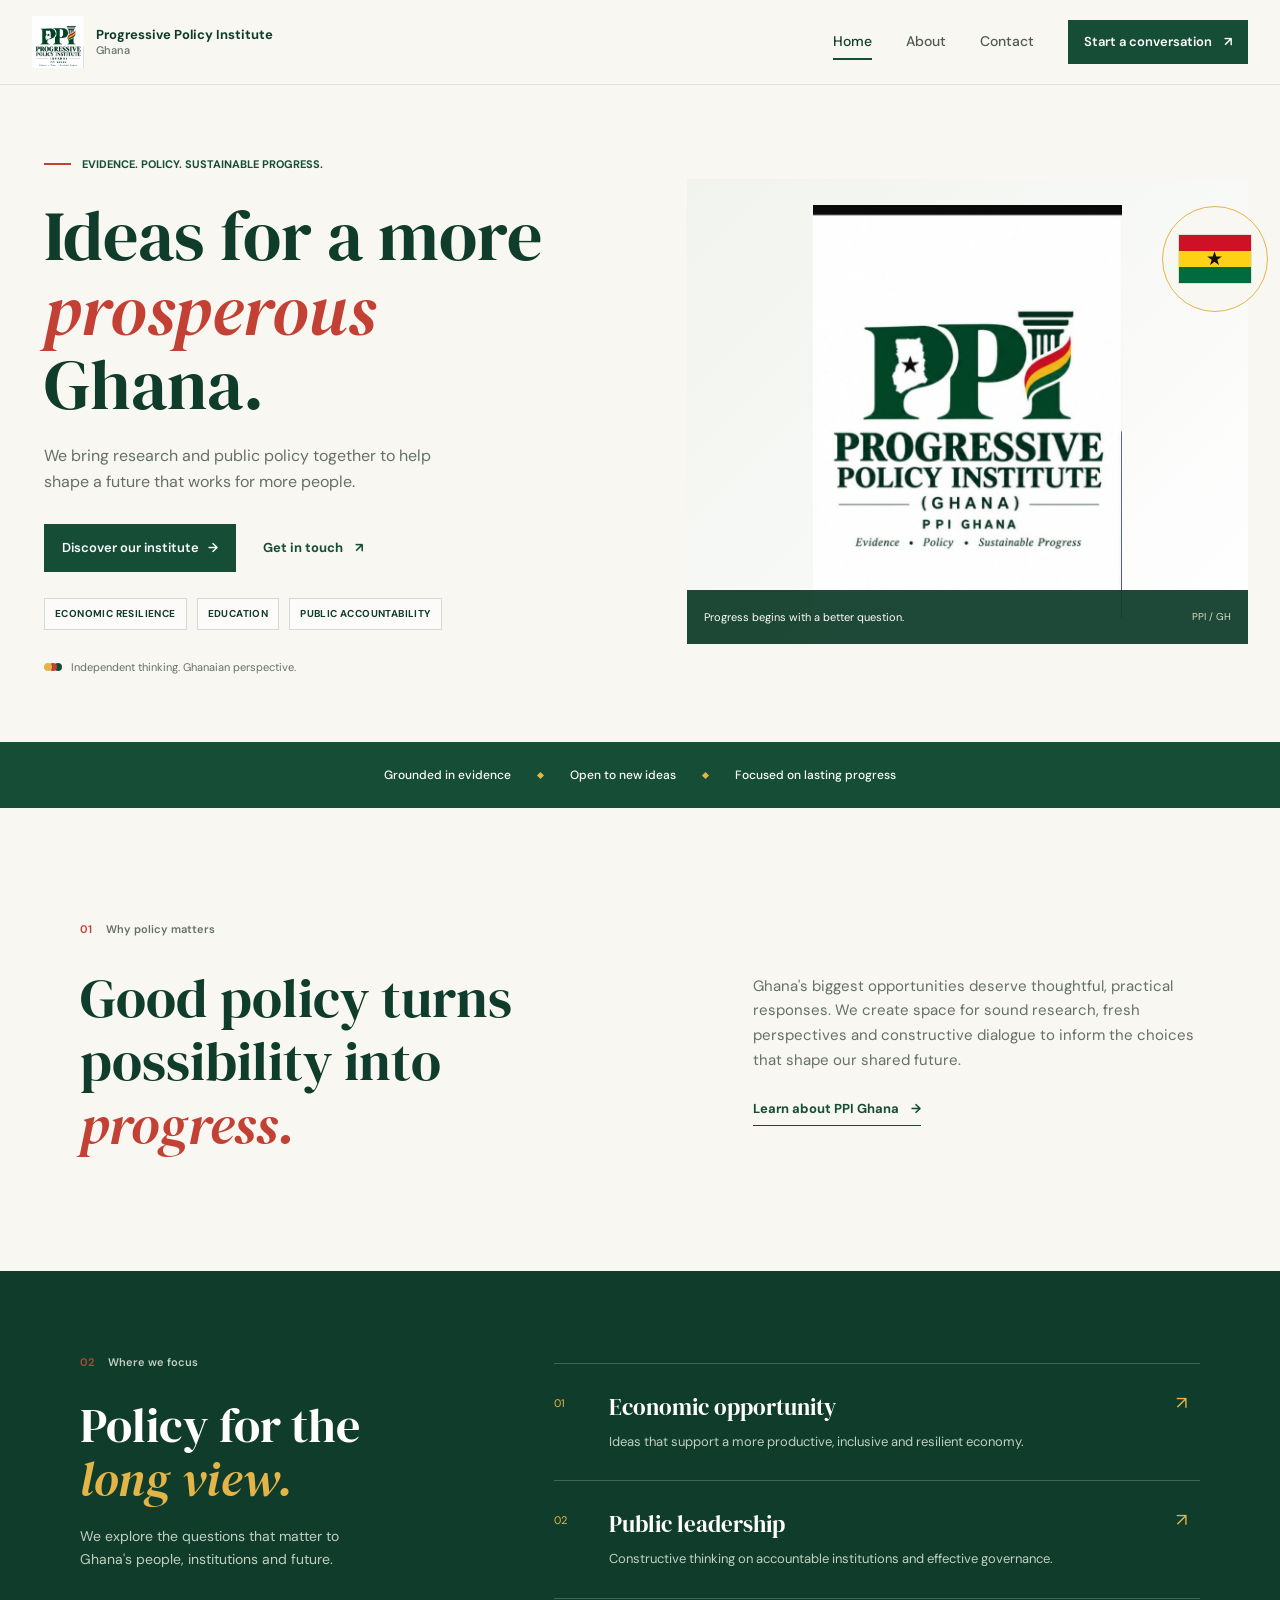
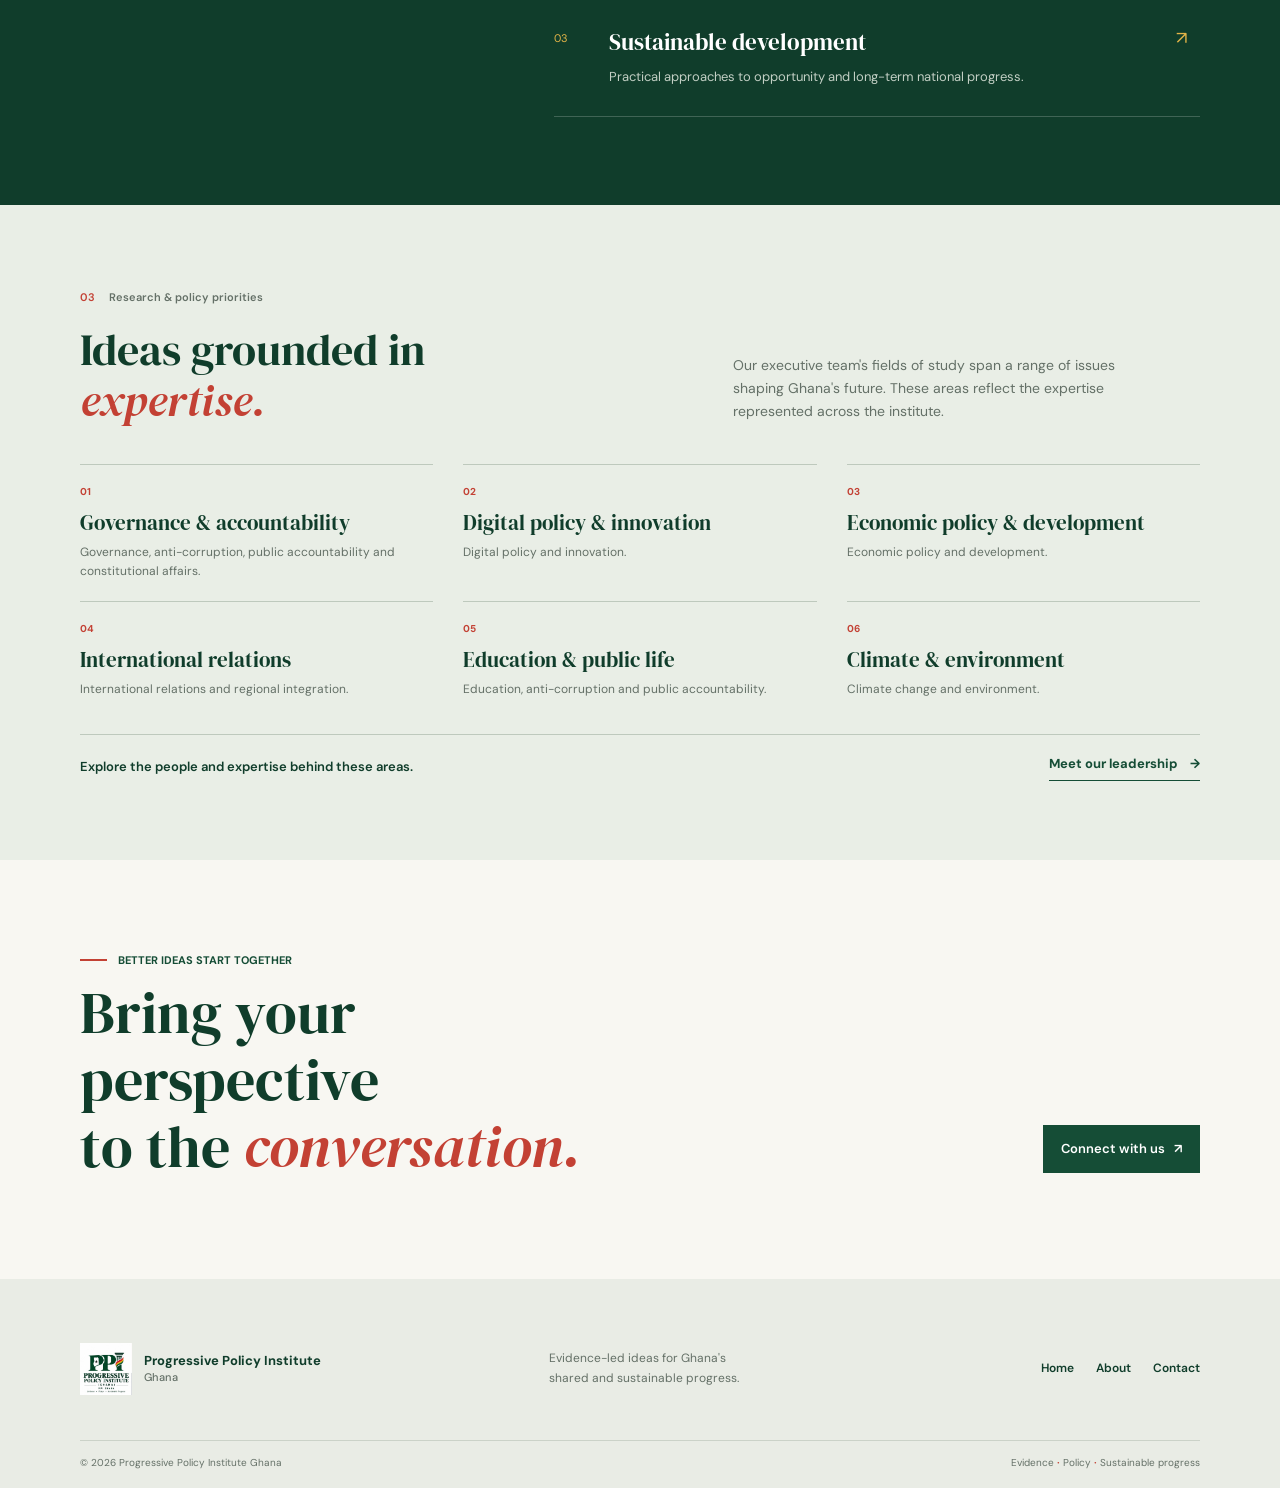
==== commit f2c50c01: "Initial commit" ====
--- a/index.html
+++ b/index.html
@@ -39,10 +39,15 @@
 					<a class="button button-dark" href="about.html">Discover our institute <span aria-hidden="true">→</span></a>
 					<a class="text-link" href="contact.html">Get in touch <span aria-hidden="true">↗</span></a>
 				</div>
+				<div class="hero-meta" aria-label="Key focus areas">
+					<span class="meta-chip">Economic resilience</span>
+					<span class="meta-chip">Education</span>
+					<span class="meta-chip">Public accountability</span>
+				</div>
 				<div class="hero-footnote"><span class="ghana-dot" aria-hidden="true"></span> Independent thinking. Ghanaian perspective.</div>
 			</div>
 			<div class="hero-visual">
-				<img class="hero-portrait" src="president.jpeg" alt="Portrait of the institute's president">
+				<img class="hero-portrait logo-hero" src="logo1.jpeg" alt="Progressive Policy Institute Ghana logo">
 				<div class="image-caption"><span>Progress begins with a better question.</span><span class="caption-mark" aria-hidden="true">PPI / GH</span></div>
 				<div class="hero-stamp"><span class="ghana-flag" role="img" aria-label="Flag of Ghana"><span class="flag-red"></span><span class="flag-gold"></span><span class="flag-green"></span><span class="flag-star" aria-hidden="true">★</span></span></div>
 			</div>
--- a/style.css
+++ b/style.css
@@ -52,10 +52,13 @@
 .button-dark { background: var(--green); color: var(--white); }
 .text-link, .underlined-link { color: var(--green); font-size: 13px; font-weight: 700; }
 .text-link:hover, .underlined-link:hover { color: var(--red); }
-.hero-footnote { margin-top: 46px; display: flex; align-items: center; gap: 9px; color: var(--muted); font-size: 11px; }
+.hero-meta { margin-top: 26px; display: flex; flex-wrap: wrap; gap: 10px; }
+.meta-chip { padding: 7px 10px; border: 1px solid rgba(21, 77, 54, .18); background: rgba(255, 255, 255, .5); color: var(--green-deep); font-size: 10px; font-weight: 700; letter-spacing: .04em; text-transform: uppercase; }
+.hero-footnote { margin-top: 28px; display: flex; align-items: center; gap: 9px; color: var(--muted); font-size: 11px; }
 .ghana-dot { width: 8px; height: 8px; border-radius: 50%; background: var(--gold); box-shadow: 5px 0 0 var(--red), 10px 0 0 var(--green); margin-right: 10px; }
 .hero-visual { position: relative; min-width: 0; height: 465px; animation: rise-in .7s .12s ease both; }
 .hero-portrait { width: 100%; height: 100%; object-fit: cover; object-position: center 29%; }
+.logo-hero { object-fit: contain; padding: 26px; background: linear-gradient(135deg, #f0f3ee, #ffffff); }
 .image-caption { position: absolute; right: 0; bottom: 0; left: 0; min-height: 54px; padding: 13px 17px; display: flex; justify-content: space-between; align-items: center; gap: 12px; background: rgba(16, 61, 43, .94); color: var(--white); font-size: 11px; }
 .caption-mark { color: #d5decc; font-size: 10px; letter-spacing: 0; white-space: nowrap; }
 .hero-stamp { position: absolute; top: 27px; right: -20px; width: 106px; height: 106px; border: 1px solid var(--gold); border-radius: 50%; display: grid; place-items: center; background: var(--paper); }
